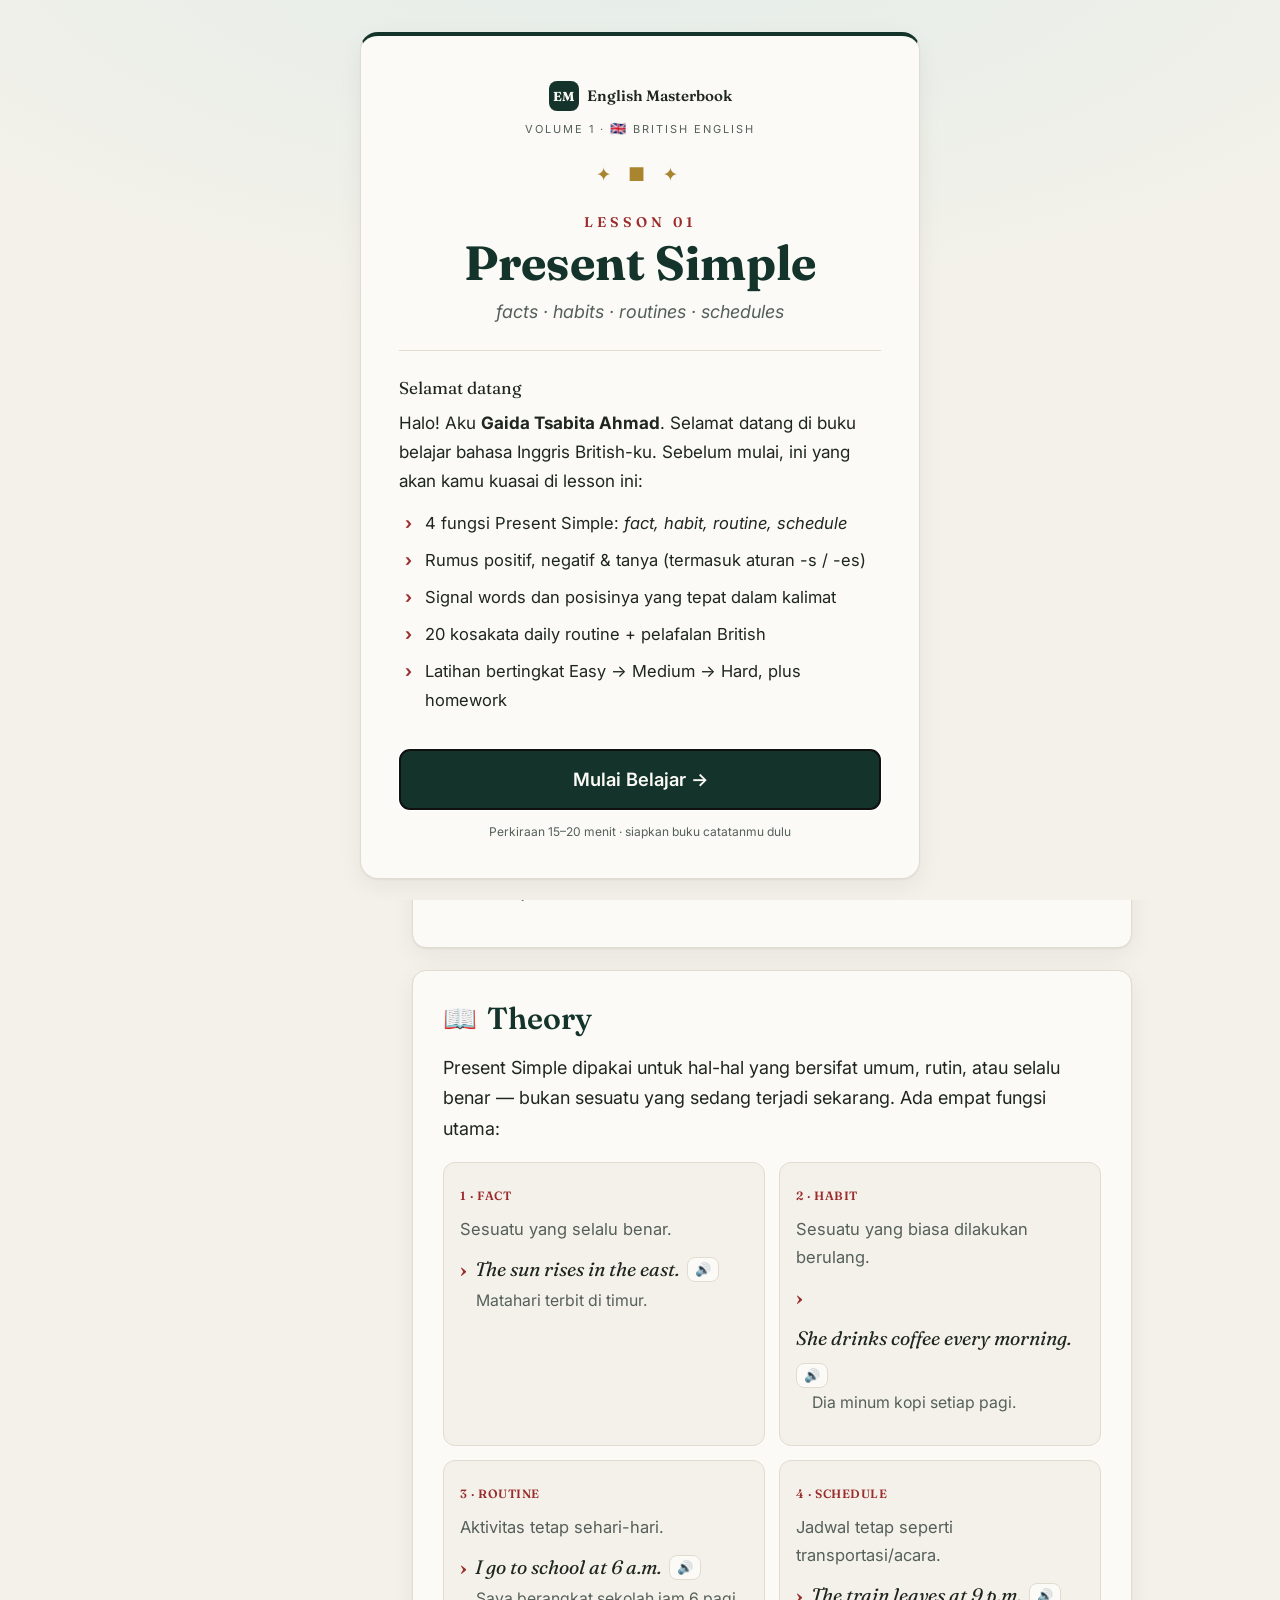
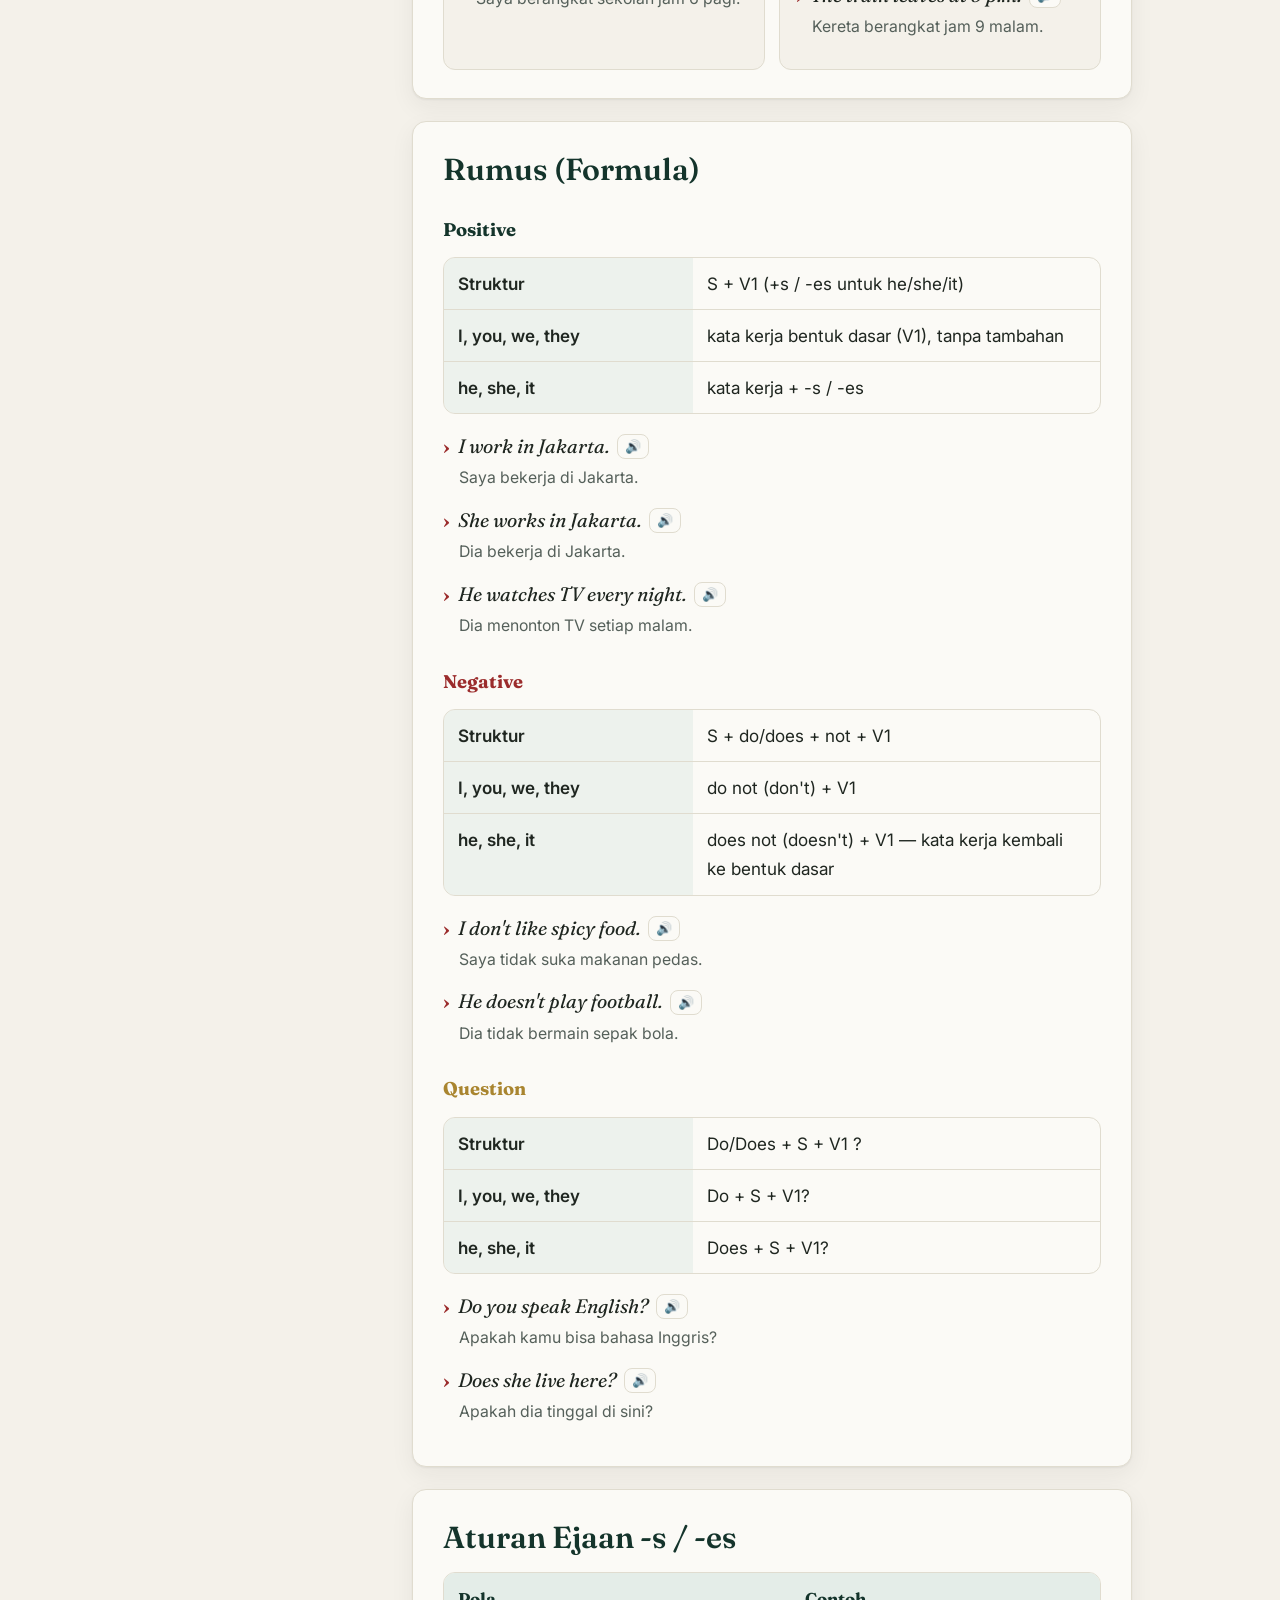
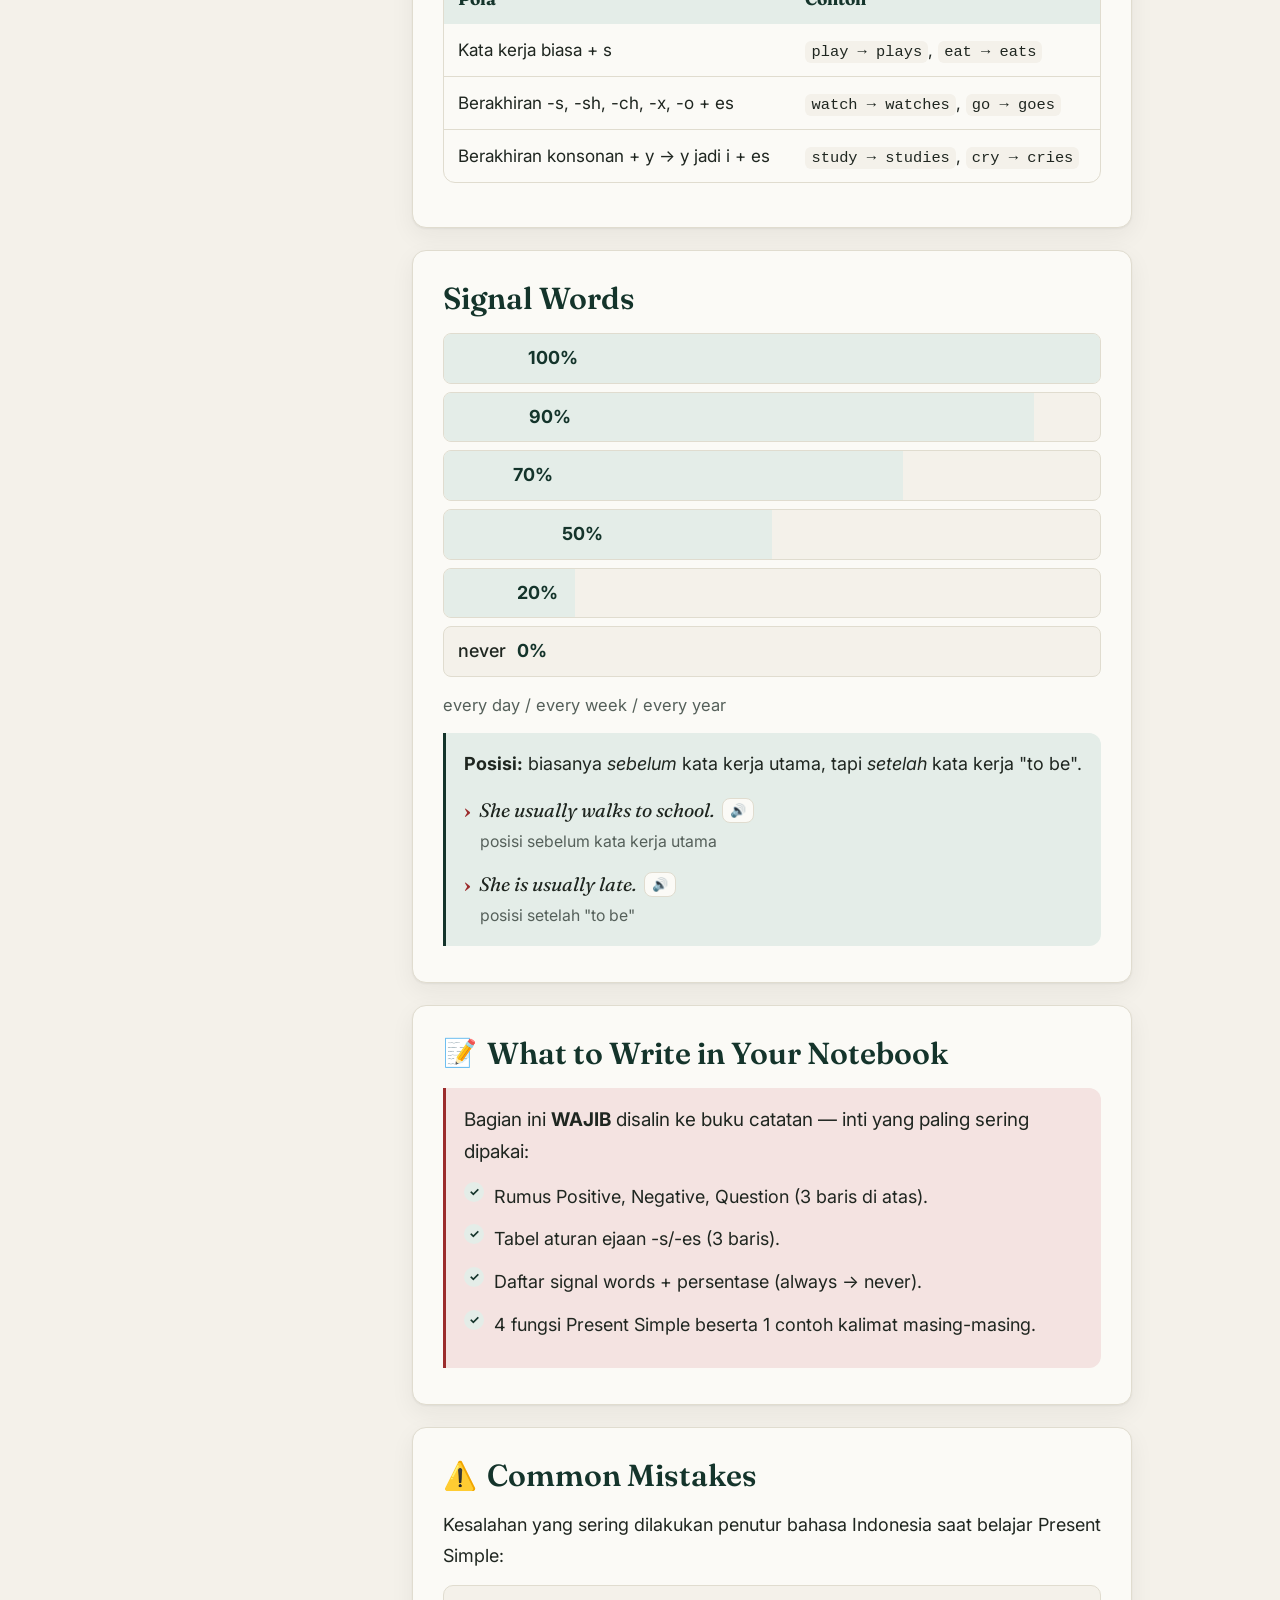
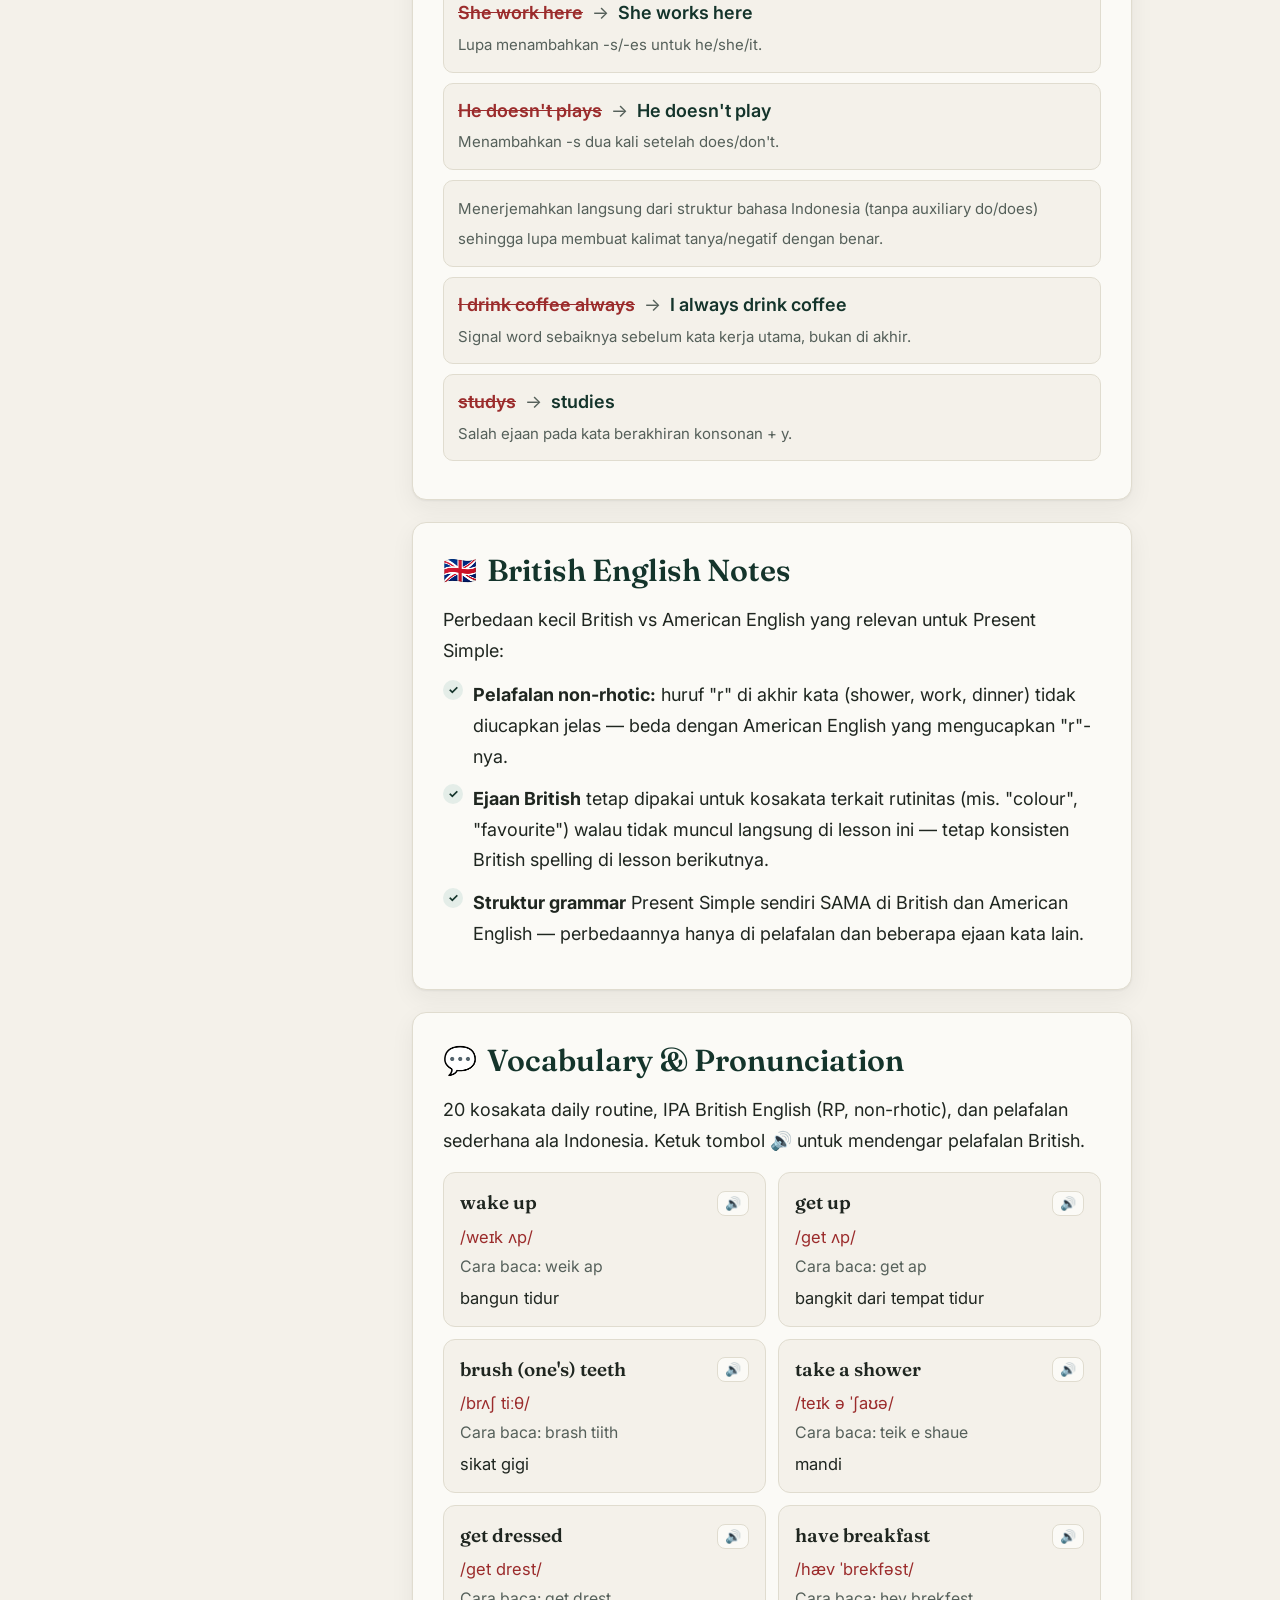
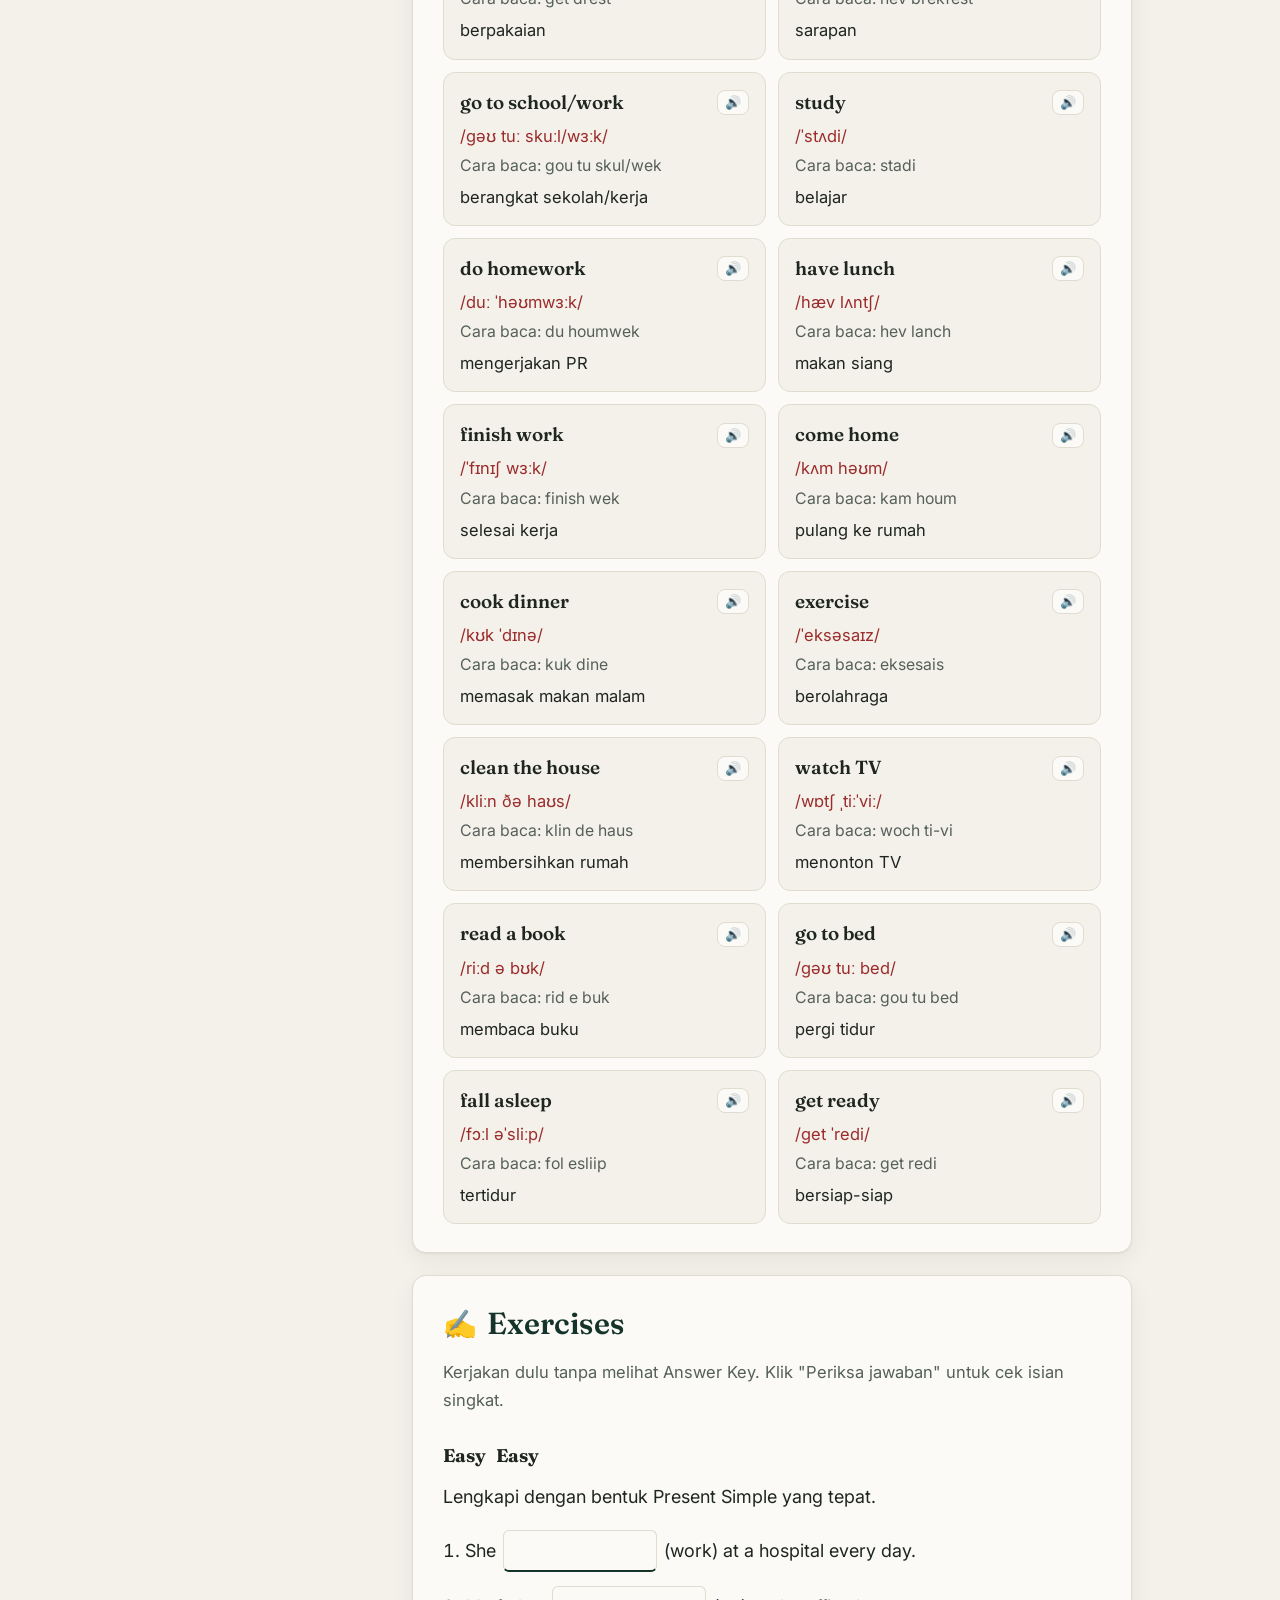
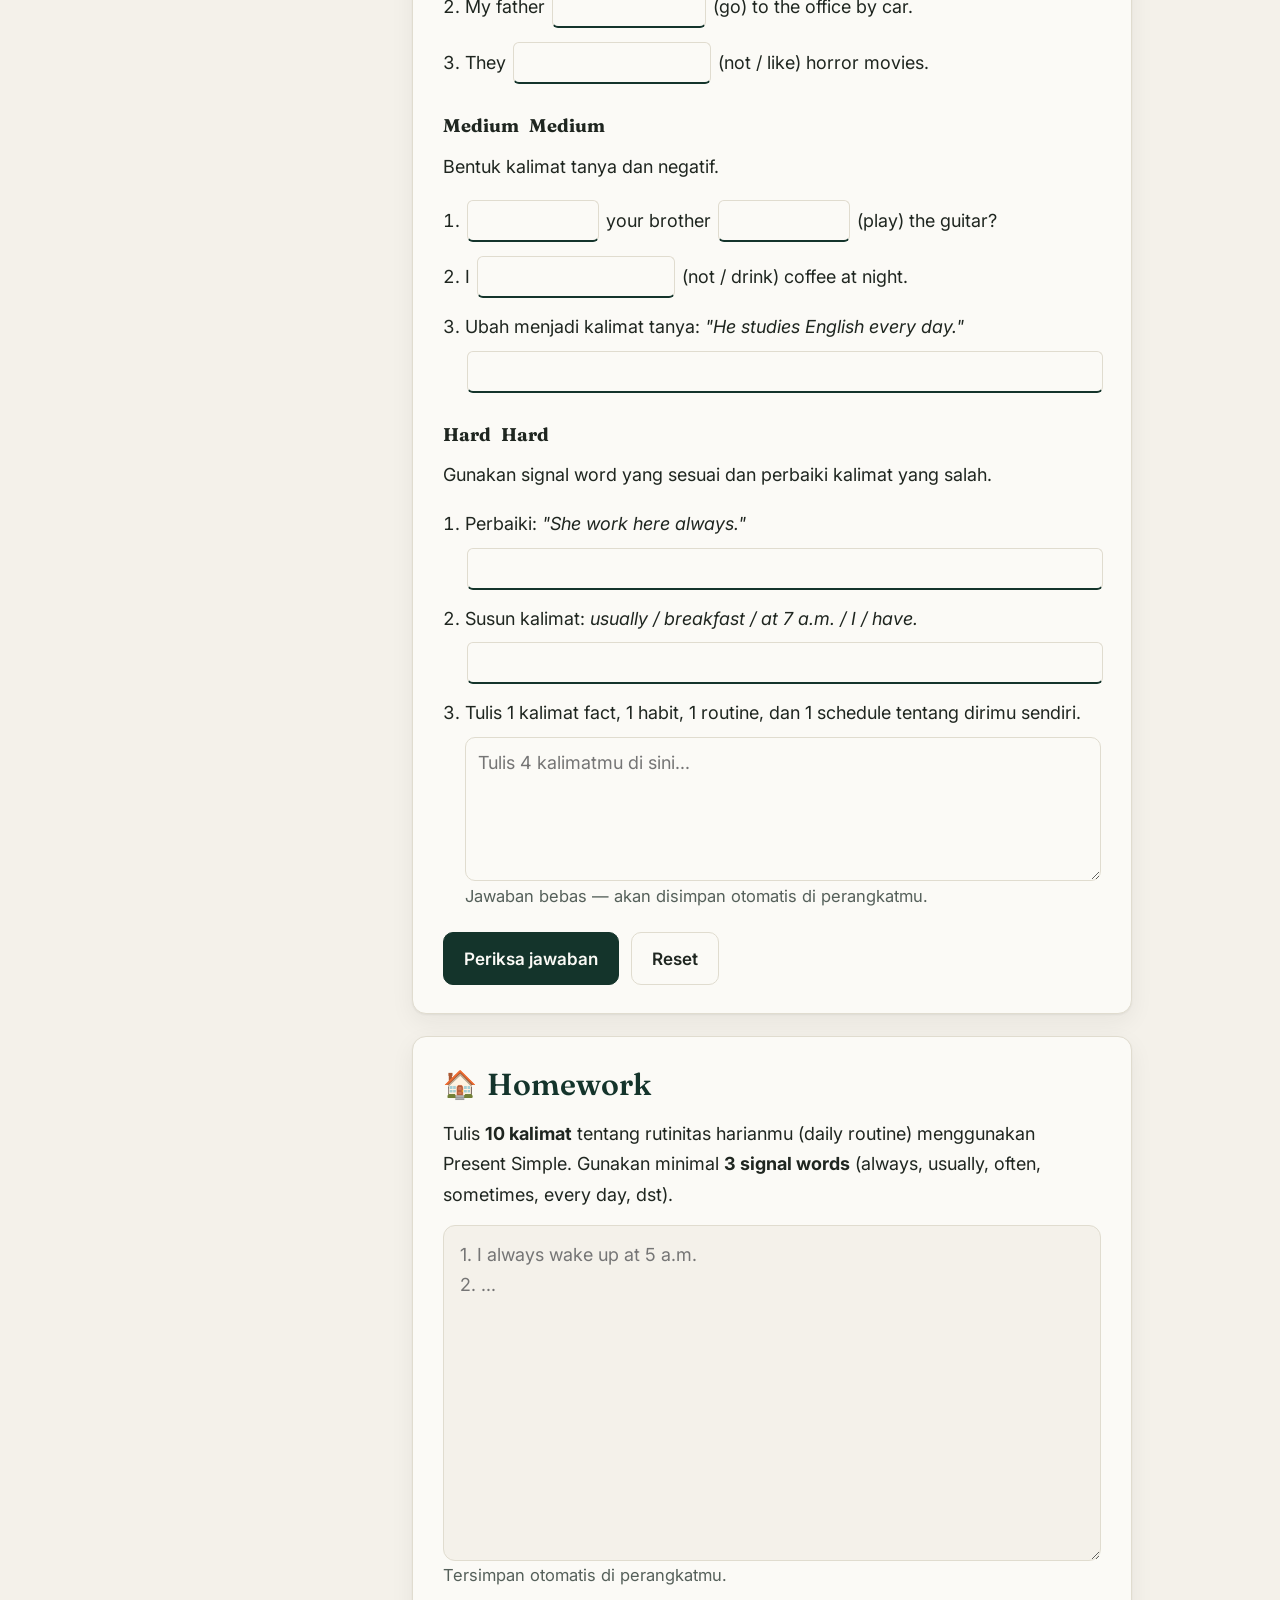
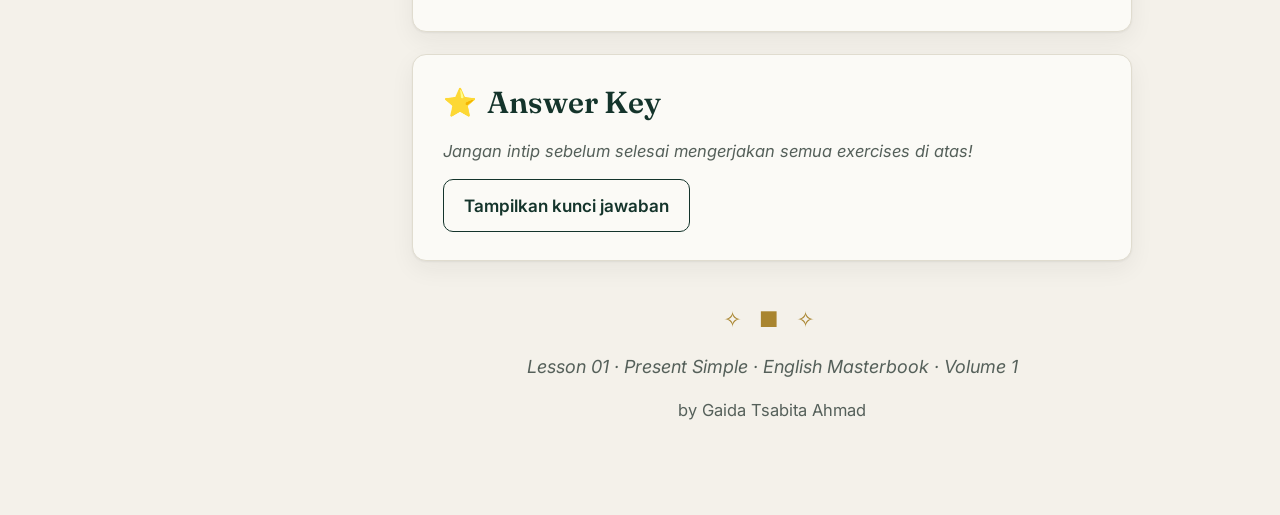
==== index.html @ 987e2514 "first commit" ====
<!doctype html>
<html lang="id">
  <head>
    <meta charset="UTF-8" />
    <meta name="viewport" content="width=device-width, initial-scale=1.0" />
    <meta name="theme-color" content="#14342b" />
    <meta name="description" content="English Masterbook by Gaida Tsabita Ahmad — buku online belajar bahasa Inggris British (BrE). Lesson 01: Present Simple." />
    <title>Present Simple · English Masterbook by Gaida Tsabita Ahmad</title>
    <link rel="preconnect" href="https://fonts.googleapis.com" />
    <link rel="preconnect" href="https://fonts.gstatic.com" crossorigin />
    <link href="https://fonts.googleapis.com/css2?family=Fraunces:opsz,wght@9..144,400;9..144,500;9..144,600;9..144,700&family=Inter:wght@400;500;600;700&display=swap" rel="stylesheet" />
    <link rel="stylesheet" href="style.css" />
  </head>
  <body>
    <!-- Opening / Book intro (tampil setiap kali halaman dibuka) -->
    <div class="opening" id="opening" role="dialog" aria-modal="true" aria-label="Pembuka lesson">
      <div class="opening-inner">
        <div class="opening-book">
          <p class="op-brand"><span class="op-mark" aria-hidden="true">EM</span> English Masterbook</p>
          <p class="op-vol">Volume 1 · <span class="flag" aria-hidden="true">🇬🇧</span> British English</p>

          <div class="op-divider" aria-hidden="true">✦ ■ ✦</div>

          <p class="op-lesson">Lesson 01</p>
          <h1 class="op-title">Present Simple</h1>
          <p class="op-sub"><em>facts · habits · routines · schedules</em></p>

          <div class="op-welcome">
            <p class="op-hi">Selamat datang</p>
            <p>Halo! Aku <strong>Gaida Tsabita Ahmad</strong>. Selamat datang di buku belajar bahasa Inggris British-ku. Sebelum mulai, ini yang akan kamu kuasai di lesson ini:</p>
            <ul class="op-points">
              <li>4 fungsi Present Simple: <em>fact, habit, routine, schedule</em></li>
              <li>Rumus positif, negatif &amp; tanya (termasuk aturan -s / -es)</li>
              <li>Signal words dan posisinya yang tepat dalam kalimat</li>
              <li>20 kosakata daily routine + pelafalan British</li>
              <li>Latihan bertingkat Easy → Medium → Hard, plus homework</li>
            </ul>
          </div>

          <button class="btn op-start" id="startBtn" type="button">Mulai Belajar →</button>
          <p class="op-hint">Perkiraan 15–20 menit · siapkan buku catatanmu dulu</p>
        </div>
      </div>
    </div>

    <!-- Reading progress bar -->
    <div class="progress-bar" id="progressBar" aria-hidden="true"></div>

    <!-- Top bar -->
    <header class="topbar">
      <button class="icon-btn menu-btn" id="menuBtn" aria-label="Buka daftar isi" aria-expanded="false">
        <svg viewBox="0 0 24 24" width="22" height="22" fill="none" stroke="currentColor" stroke-width="2" stroke-linecap="round">
          <line x1="3" y1="6" x2="21" y2="6" />
          <line x1="3" y1="12" x2="21" y2="12" />
          <line x1="3" y1="18" x2="21" y2="18" />
        </svg>
      </button>
      <div class="brand">
        <span class="brand-mark" aria-hidden="true">EM</span>
        <div class="brand-text">
          <strong>English Masterbook</strong>
          <span>by Gaida Tsabita Ahmad · British English</span>
        </div>
      </div>
      <div class="topbar-controls">
        <div class="text-size" role="group" aria-label="Ukuran teks">
          <button class="icon-btn" id="textDown" aria-label="Perkecil teks">A−</button>
          <button class="icon-btn" id="textUp" aria-label="Perbesar teks">A+</button>
        </div>
        <button class="icon-btn theme-btn" id="themeBtn" aria-label="Ganti mode terang/gelap">
          <svg class="ico-sun" viewBox="0 0 24 24" width="20" height="20" fill="none" stroke="currentColor" stroke-width="2" stroke-linecap="round">
            <circle cx="12" cy="12" r="4" />
            <line x1="12" y1="2" x2="12" y2="4" />
            <line x1="12" y1="20" x2="12" y2="22" />
            <line x1="4.9" y1="4.9" x2="6.3" y2="6.3" />
            <line x1="17.7" y1="17.7" x2="19.1" y2="19.1" />
            <line x1="2" y1="12" x2="4" y2="12" />
            <line x1="20" y1="12" x2="22" y2="12" />
            <line x1="4.9" y1="19.1" x2="6.3" y2="17.7" />
            <line x1="17.7" y1="6.3" x2="19.1" y2="4.9" />
          </svg>
          <svg class="ico-moon" viewBox="0 0 24 24" width="20" height="20" fill="none" stroke="currentColor" stroke-width="2" stroke-linecap="round" stroke-linejoin="round"><path d="M21 12.8A9 9 0 1 1 11.2 3a7 7 0 0 0 9.8 9.8z" /></svg>
        </button>
      </div>
    </header>

    <div class="layout">
      <!-- Sidebar / Table of contents -->
      <aside class="sidebar" id="sidebar" aria-label="Daftar isi">
        <div class="sidebar-inner">
          <p class="sidebar-title">Daftar Isi</p>
          <nav class="toc" id="toc">
            <a href="#cover" class="toc-link">Cover</a>
            <a href="#objectives" class="toc-link">Learning Objectives</a>
            <a href="#theory" class="toc-link">Theory</a>
            <a href="#formula" class="toc-link">Rumus (Formula)</a>
            <a href="#spelling" class="toc-link">Aturan -s / -es</a>
            <a href="#signal" class="toc-link">Signal Words</a>
            <a href="#notebook" class="toc-link">What to Write</a>
            <a href="#mistakes" class="toc-link">Common Mistakes</a>
            <a href="#british" class="toc-link">British English Notes</a>
            <a href="#vocab" class="toc-link">Vocabulary</a>
            <a href="#exercises" class="toc-link">Exercises</a>
            <a href="#homework" class="toc-link">Homework</a>
            <a href="#answers" class="toc-link">Answer Key</a>
          </nav>
          <div class="sidebar-progress">
            <div class="sp-track"><div class="sp-fill" id="lessonProgress"></div></div>
            <span id="lessonProgressLabel">0% selesai dibaca</span>
          </div>
        </div>
      </aside>
      <div class="overlay" id="overlay" hidden></div>

      <!-- Main content -->
      <main class="content">
        <article class="book">
          <!-- Cover -->
          <section id="cover" class="cover">
            <p class="cover-vol">English Masterbook · Volume 1</p>
            <p class="cover-lesson">Lesson 01</p>
            <h1 class="cover-title">Present Simple</h1>
            <p class="cover-sub"><em>facts · habits · routines · schedules</em></p>
            <p class="cover-flag"><span class="flag" aria-hidden="true">🇬🇧</span> British English (RP)</p>
          </section>

          <!-- Objectives -->
          <section id="objectives" class="chapter">
            <h2 class="chapter-title"><span class="chapter-emoji">🎯</span> Learning Objectives</h2>
            <p class="lead">Setelah menyelesaikan lesson ini, kamu akan bisa:</p>
            <ul class="check-list">
              <li>Menjelaskan 4 fungsi Present Simple: <em>fact, habit, routine, schedule</em>.</li>
              <li>Membentuk kalimat positif, negatif, dan tanya dengan benar (termasuk aturan -s/-es).</li>
              <li>Menggunakan signal words (always, usually, often, dst.) di posisi yang tepat.</li>
              <li>Menguasai 20 kosakata daily routine beserta pelafalan British English.</li>
              <li>Mengerjakan latihan bertingkat (Easy → Medium → Hard) tanpa melihat kunci jawaban.</li>
            </ul>
          </section>

          <!-- Theory -->
          <section id="theory" class="chapter">
            <h2 class="chapter-title"><span class="chapter-emoji">📖</span> Theory</h2>
            <p>Present Simple dipakai untuk hal-hal yang bersifat umum, rutin, atau selalu benar — bukan sesuatu yang sedang terjadi sekarang. Ada empat fungsi utama:</p>

            <div class="fn-grid">
              <div class="fn-card">
                <span class="fn-tag">1 · Fact</span>
                <p class="fn-desc">Sesuatu yang selalu benar.</p>
                <p class="example" data-say="The sun rises in the east">The sun rises in the east.<button class="say-btn" aria-label="Dengarkan pelafalan">🔊</button></p>
                <p class="translate">Matahari terbit di timur.</p>
              </div>
              <div class="fn-card">
                <span class="fn-tag">2 · Habit</span>
                <p class="fn-desc">Sesuatu yang biasa dilakukan berulang.</p>
                <p class="example" data-say="She drinks coffee every morning">She drinks coffee every morning.<button class="say-btn" aria-label="Dengarkan pelafalan">🔊</button></p>
                <p class="translate">Dia minum kopi setiap pagi.</p>
              </div>
              <div class="fn-card">
                <span class="fn-tag">3 · Routine</span>
                <p class="fn-desc">Aktivitas tetap sehari-hari.</p>
                <p class="example" data-say="I go to school at six a m">I go to school at 6 a.m.<button class="say-btn" aria-label="Dengarkan pelafalan">🔊</button></p>
                <p class="translate">Saya berangkat sekolah jam 6 pagi.</p>
              </div>
              <div class="fn-card">
                <span class="fn-tag">4 · Schedule</span>
                <p class="fn-desc">Jadwal tetap seperti transportasi/acara.</p>
                <p class="example" data-say="The train leaves at nine p m">The train leaves at 9 p.m.<button class="say-btn" aria-label="Dengarkan pelafalan">🔊</button></p>
                <p class="translate">Kereta berangkat jam 9 malam.</p>
              </div>
            </div>
          </section>

          <!-- Formula -->
          <section id="formula" class="chapter">
            <h2 class="chapter-title">Rumus (Formula)</h2>

            <h3 class="sub-title positive">Positive</h3>
            <div class="table-wrap">
              <table>
                <tbody>
                  <tr>
                    <th>Struktur</th>
                    <td>S + V1 (+s / -es untuk he/she/it)</td>
                  </tr>
                  <tr>
                    <th>I, you, we, they</th>
                    <td>kata kerja bentuk dasar (V1), tanpa tambahan</td>
                  </tr>
                  <tr>
                    <th>he, she, it</th>
                    <td>kata kerja + -s / -es</td>
                  </tr>
                </tbody>
              </table>
            </div>
            <p class="example" data-say="I work in Jakarta">I work in Jakarta.<button class="say-btn" aria-label="Dengarkan pelafalan">🔊</button></p>
            <p class="translate">Saya bekerja di Jakarta.</p>
            <p class="example" data-say="She works in Jakarta">She works in Jakarta.<button class="say-btn" aria-label="Dengarkan pelafalan">🔊</button></p>
            <p class="translate">Dia bekerja di Jakarta.</p>
            <p class="example" data-say="He watches T V every night">He watches TV every night.<button class="say-btn" aria-label="Dengarkan pelafalan">🔊</button></p>
            <p class="translate">Dia menonton TV setiap malam.</p>

            <h3 class="sub-title negative">Negative</h3>
            <div class="table-wrap">
              <table>
                <tbody>
                  <tr>
                    <th>Struktur</th>
                    <td>S + do/does + not + V1</td>
                  </tr>
                  <tr>
                    <th>I, you, we, they</th>
                    <td>do not (don't) + V1</td>
                  </tr>
                  <tr>
                    <th>he, she, it</th>
                    <td>does not (doesn't) + V1 — kata kerja kembali ke bentuk dasar</td>
                  </tr>
                </tbody>
              </table>
            </div>
            <p class="example" data-say="I don't like spicy food">I don't like spicy food.<button class="say-btn" aria-label="Dengarkan pelafalan">🔊</button></p>
            <p class="translate">Saya tidak suka makanan pedas.</p>
            <p class="example" data-say="He doesn't play football">He doesn't play football.<button class="say-btn" aria-label="Dengarkan pelafalan">🔊</button></p>
            <p class="translate">Dia tidak bermain sepak bola.</p>

            <h3 class="sub-title question">Question</h3>
            <div class="table-wrap">
              <table>
                <tbody>
                  <tr>
                    <th>Struktur</th>
                    <td>Do/Does + S + V1 ?</td>
                  </tr>
                  <tr>
                    <th>I, you, we, they</th>
                    <td>Do + S + V1?</td>
                  </tr>
                  <tr>
                    <th>he, she, it</th>
                    <td>Does + S + V1?</td>
                  </tr>
                </tbody>
              </table>
            </div>
            <p class="example" data-say="Do you speak English">Do you speak English?<button class="say-btn" aria-label="Dengarkan pelafalan">🔊</button></p>
            <p class="translate">Apakah kamu bisa bahasa Inggris?</p>
            <p class="example" data-say="Does she live here">Does she live here?<button class="say-btn" aria-label="Dengarkan pelafalan">🔊</button></p>
            <p class="translate">Apakah dia tinggal di sini?</p>
          </section>

          <!-- Spelling -->
          <section id="spelling" class="chapter">
            <h2 class="chapter-title">Aturan Ejaan -s / -es</h2>
            <div class="table-wrap">
              <table>
                <thead>
                  <tr>
                    <th>Pola</th>
                    <th>Contoh</th>
                  </tr>
                </thead>
                <tbody>
                  <tr>
                    <td>Kata kerja biasa + s</td>
                    <td><code>play → plays</code>, <code>eat → eats</code></td>
                  </tr>
                  <tr>
                    <td>Berakhiran -s, -sh, -ch, -x, -o + es</td>
                    <td><code>watch → watches</code>, <code>go → goes</code></td>
                  </tr>
                  <tr>
                    <td>Berakhiran konsonan + y → y jadi i + es</td>
                    <td><code>study → studies</code>, <code>cry → cries</code></td>
                  </tr>
                </tbody>
              </table>
            </div>
          </section>

          <!-- Signal words -->
          <section id="signal" class="chapter">
            <h2 class="chapter-title">Signal Words</h2>
            <div class="signal-scale">
              <span class="sig" style="--p: 100%">always <b>100%</b></span>
              <span class="sig" style="--p: 90%">usually <b>90%</b></span>
              <span class="sig" style="--p: 70%">often <b>70%</b></span>
              <span class="sig" style="--p: 50%">sometimes <b>50%</b></span>
              <span class="sig" style="--p: 20%">rarely <b>20%</b></span>
              <span class="sig" style="--p: 0%">never <b>0%</b></span>
            </div>
            <p class="muted">every day / every week / every year</p>
            <div class="callout">
              <p><strong>Posisi:</strong> biasanya <em>sebelum</em> kata kerja utama, tapi <em>setelah</em> kata kerja "to be".</p>
              <p class="example" data-say="She usually walks to school">She usually walks to school.<button class="say-btn" aria-label="Dengarkan pelafalan">🔊</button></p>
              <p class="translate">posisi sebelum kata kerja utama</p>
              <p class="example" data-say="She is usually late">She is usually late.<button class="say-btn" aria-label="Dengarkan pelafalan">🔊</button></p>
              <p class="translate">posisi setelah "to be"</p>
            </div>
          </section>

          <!-- Notebook -->
          <section id="notebook" class="chapter">
            <h2 class="chapter-title"><span class="chapter-emoji">📝</span> What to Write in Your Notebook</h2>
            <div class="callout callout-accent">
              <p class="lead">Bagian ini <strong>WAJIB</strong> disalin ke buku catatan — inti yang paling sering dipakai:</p>
              <ul class="check-list">
                <li>Rumus Positive, Negative, Question (3 baris di atas).</li>
                <li>Tabel aturan ejaan -s/-es (3 baris).</li>
                <li>Daftar signal words + persentase (always → never).</li>
                <li>4 fungsi Present Simple beserta 1 contoh kalimat masing-masing.</li>
              </ul>
            </div>
          </section>

          <!-- Common mistakes -->
          <section id="mistakes" class="chapter">
            <h2 class="chapter-title"><span class="chapter-emoji">⚠️</span> Common Mistakes</h2>
            <p>Kesalahan yang sering dilakukan penutur bahasa Indonesia saat belajar Present Simple:</p>
            <ul class="mistake-list">
              <li><span class="wrong">She work here</span> <span class="arrow">→</span> <span class="right">She works here</span><br /><small>Lupa menambahkan -s/-es untuk he/she/it.</small></li>
              <li><span class="wrong">He doesn't plays</span> <span class="arrow">→</span> <span class="right">He doesn't play</span><br /><small>Menambahkan -s dua kali setelah does/don't.</small></li>
              <li><small>Menerjemahkan langsung dari struktur bahasa Indonesia (tanpa auxiliary do/does) sehingga lupa membuat kalimat tanya/negatif dengan benar.</small></li>
              <li><span class="wrong">I drink coffee always</span> <span class="arrow">→</span> <span class="right">I always drink coffee</span><br /><small>Signal word sebaiknya sebelum kata kerja utama, bukan di akhir.</small></li>
              <li><span class="wrong">studys</span> <span class="arrow">→</span> <span class="right">studies</span><br /><small>Salah ejaan pada kata berakhiran konsonan + y.</small></li>
            </ul>
          </section>

          <!-- British notes -->
          <section id="british" class="chapter">
            <h2 class="chapter-title"><span class="chapter-emoji">🇬🇧</span> British English Notes</h2>
            <p>Perbedaan kecil British vs American English yang relevan untuk Present Simple:</p>
            <ul class="check-list">
              <li><strong>Pelafalan non-rhotic:</strong> huruf "r" di akhir kata (shower, work, dinner) tidak diucapkan jelas — beda dengan American English yang mengucapkan "r"-nya.</li>
              <li><strong>Ejaan British</strong> tetap dipakai untuk kosakata terkait rutinitas (mis. "colour", "favourite") walau tidak muncul langsung di lesson ini — tetap konsisten British spelling di lesson berikutnya.</li>
              <li><strong>Struktur grammar</strong> Present Simple sendiri SAMA di British dan American English — perbedaannya hanya di pelafalan dan beberapa ejaan kata lain.</li>
            </ul>
          </section>

          <!-- Vocabulary -->
          <section id="vocab" class="chapter">
            <h2 class="chapter-title"><span class="chapter-emoji">💬</span> Vocabulary &amp; Pronunciation</h2>
            <p>20 kosakata daily routine, IPA British English (RP, non-rhotic), dan pelafalan sederhana ala Indonesia. Ketuk tombol 🔊 untuk mendengar pelafalan British.</p>
            <div class="vocab-grid" id="vocabGrid"></div>
          </section>

          <!-- Exercises -->
          <section id="exercises" class="chapter">
            <h2 class="chapter-title"><span class="chapter-emoji">✍️</span> Exercises</h2>
            <p class="muted">Kerjakan dulu tanpa melihat Answer Key. Klik "Periksa jawaban" untuk cek isian singkat.</p>

            <h3 class="sub-title">Easy <span class="level-badge easy">Easy</span></h3>
            <p>Lengkapi dengan bentuk Present Simple yang tepat.</p>
            <ol class="ex-list">
              <li>She <input class="ex-input" data-answer="works" size="8" aria-label="jawaban nomor 1" /> (work) at a hospital every day.</li>
              <li>My father <input class="ex-input" data-answer="goes" size="8" aria-label="jawaban nomor 2" /> (go) to the office by car.</li>
              <li>They <input class="ex-input" data-answer="don't like|do not like|dont like" size="12" aria-label="jawaban nomor 3" /> (not / like) horror movies.</li>
            </ol>

            <h3 class="sub-title">Medium <span class="level-badge medium">Medium</span></h3>
            <p>Bentuk kalimat tanya dan negatif.</p>
            <ol class="ex-list">
              <li><input class="ex-input" data-answer="does" size="6" aria-label="jawaban medium 1a" /> your brother <input class="ex-input" data-answer="play" size="6" aria-label="jawaban medium 1b" /> (play) the guitar?</li>
              <li>I <input class="ex-input" data-answer="don't drink|do not drink|dont drink" size="12" aria-label="jawaban medium 2" /> (not / drink) coffee at night.</li>
              <li>
                Ubah menjadi kalimat tanya: <em>"He studies English every day."</em>
                <input class="ex-input wide" data-answer="does he study english every day?|does he study english every day" aria-label="jawaban medium 3" />
              </li>
            </ol>

            <h3 class="sub-title">Hard <span class="level-badge hard">Hard</span></h3>
            <p>Gunakan signal word yang sesuai dan perbaiki kalimat yang salah.</p>
            <ol class="ex-list">
              <li>
                Perbaiki: <em>"She work here always."</em>
                <input class="ex-input wide" data-answer="she always works here.|she always works here" aria-label="jawaban hard 1" />
              </li>
              <li>
                Susun kalimat: <em>usually / breakfast / at 7 a.m. / I / have.</em>
                <input class="ex-input wide" data-answer="i usually have breakfast at 7 a.m.|i usually have breakfast at 7 am|i usually have breakfast at 7 a.m" aria-label="jawaban hard 2" />
              </li>
              <li>
                Tulis 1 kalimat fact, 1 habit, 1 routine, dan 1 schedule tentang dirimu sendiri.
                <textarea class="ex-free" rows="4" placeholder="Tulis 4 kalimatmu di sini..." aria-label="jawaban hard 3"></textarea>
                <small class="muted">Jawaban bebas — akan disimpan otomatis di perangkatmu.</small>
              </li>
            </ol>

            <div class="ex-actions">
              <button class="btn" id="checkBtn">Periksa jawaban</button>
              <button class="btn btn-ghost" id="resetBtn">Reset</button>
              <span class="score" id="score" hidden></span>
            </div>
          </section>

          <!-- Homework -->
          <section id="homework" class="chapter">
            <h2 class="chapter-title"><span class="chapter-emoji">🏠</span> Homework</h2>
            <p>Tulis <strong>10 kalimat</strong> tentang rutinitas harianmu (daily routine) menggunakan Present Simple. Gunakan minimal <strong>3 signal words</strong> (always, usually, often, sometimes, every day, dst).</p>
            <textarea class="homework" id="homework" rows="10" placeholder="1. I always wake up at 5 a.m.&#10;2. ..." aria-label="Jawaban homework"></textarea>
            <p class="muted" id="hwStatus">Tersimpan otomatis di perangkatmu.</p>
          </section>

          <!-- Answer key -->
          <section id="answers" class="chapter">
            <h2 class="chapter-title"><span class="chapter-emoji">⭐</span> Answer Key</h2>
            <p class="muted"><em>Jangan intip sebelum selesai mengerjakan semua exercises di atas!</em></p>
            <button class="btn btn-outline" id="answerToggle" aria-expanded="false">Tampilkan kunci jawaban</button>
            <div class="answer-body" id="answerBody" hidden>
              <h3 class="sub-title">Easy</h3>
              <ol class="ex-list">
                <li>works</li>
                <li>goes</li>
                <li>don't like</li>
              </ol>
              <h3 class="sub-title">Medium</h3>
              <ol class="ex-list">
                <li>Does … play</li>
                <li>don't drink</li>
                <li>Does he study English every day?</li>
              </ol>
              <h3 class="sub-title">Hard</h3>
              <ol class="ex-list">
                <li>She always works here. <small>(signal word pindah ke sebelum kata kerja utama)</small></li>
                <li>I usually have breakfast at 7 a.m.</li>
                <li>Jawaban bebas — pastikan formatnya sesuai 4 fungsi (fact/habit/routine/schedule).</li>
              </ol>
            </div>
          </section>

          <footer class="book-footer">
            <p class="ornament">✧ ■ ✧</p>
            <p><em>Lesson 01 · Present Simple · English Masterbook · Volume 1</em></p>
            <p class="muted">by Gaida Tsabita Ahmad</p>
          </footer>
        </article>
      </main>
    </div>

    <button class="to-top" id="toTop" aria-label="Kembali ke atas" hidden>↑</button>

    <script src="script.js"></script>
  </body>
</html>
---- style.css ----
/* ============================================================
   English Masterbook by Gaida Gaa — British English (BrE)
   Theme: refined editorial "online book"
   ============================================================ */

:root {
  /* Light (paper) theme */
  --bg: #f4f1ea;
  --paper: #fbfaf6;
  --ink: #1f2620;
  --ink-soft: #55605a;
  --line: #e0dccf;
  --primary: #14342b; /* British racing green */
  --primary-soft: #e4ede8;
  --accent: #9b2c2c; /* deep British red */
  --accent-soft: #f4e3e1;
  --gold: #a9852f;
  --shadow: 0 1px 2px rgba(31, 38, 32, 0.06), 0 8px 24px rgba(31, 38, 32, 0.06);
  --radius: 14px;
}

html[data-theme='dark'] {
  --bg: #121512;
  --paper: #1b201c;
  --ink: #e9e7df;
  --ink-soft: #a1aaa0;
  --line: #2c332d;
  --primary: #7cc4a8;
  --primary-soft: #1e2a24;
  --accent: #e08a86;
  --accent-soft: #2c211f;
  --gold: #d1a94f;
  --shadow: 0 1px 2px rgba(0, 0, 0, 0.3), 0 8px 24px rgba(0, 0, 0, 0.35);
}

* {
  box-sizing: border-box;
}

html {
  background: var(--bg);
  scroll-behavior: smooth;
  scroll-padding-top: 84px;
  -webkit-text-size-adjust: 100%;
}

body {
  margin: 0;
  background: var(--bg);
  color: var(--ink);
  font-family:
    'Inter',
    system-ui,
    -apple-system,
    sans-serif;
  font-size: var(--reader-size, 18px);
  line-height: 1.7;
  transition:
    background 0.3s,
    color 0.3s;
}

/* ---------- Progress bar ---------- */
.progress-bar {
  position: fixed;
  top: 0;
  left: 0;
  height: 3px;
  width: 0%;
  background: var(--accent);
  z-index: 60;
  transition: width 0.1s linear;
}

/* ---------- Top bar ---------- */
.topbar {
  position: sticky;
  top: 0;
  z-index: 50;
  display: flex;
  align-items: center;
  gap: 12px;
  padding: 10px 16px;
  background: color-mix(in srgb, var(--paper) 88%, transparent);
  backdrop-filter: blur(10px);
  border-bottom: 1px solid var(--line);
}

.brand {
  display: flex;
  align-items: center;
  gap: 10px;
  min-width: 0;
}
.brand-mark {
  display: grid;
  place-items: center;
  width: 38px;
  height: 38px;
  border-radius: 10px;
  background: var(--primary);
  color: #fbfaf6;
  font-family: 'Fraunces', serif;
  font-weight: 700;
  font-size: 16px;
  letter-spacing: 0.5px;
}
.brand-text {
  display: flex;
  flex-direction: column;
  line-height: 1.2;
  min-width: 0;
}
.brand-text strong {
  font-family: 'Fraunces', serif;
  font-size: 16px;
  white-space: nowrap;
}
.brand-text span {
  font-size: 11.5px;
  color: var(--ink-soft);
  white-space: nowrap;
  overflow: hidden;
  text-overflow: ellipsis;
}

.topbar-controls {
  margin-left: auto;
  display: flex;
  align-items: center;
  gap: 8px;
}
.text-size {
  display: flex;
  gap: 4px;
}

.icon-btn {
  display: inline-grid;
  place-items: center;
  min-width: 38px;
  height: 38px;
  padding: 0 10px;
  border: 1px solid var(--line);
  background: var(--paper);
  color: var(--ink);
  border-radius: 10px;
  cursor: pointer;
  font: inherit;
  font-size: 14px;
  font-weight: 600;
  transition:
    background 0.2s,
    border-color 0.2s,
    transform 0.1s;
}
.icon-btn:hover {
  border-color: var(--primary);
}
.icon-btn:active {
  transform: scale(0.95);
}
.menu-btn {
  display: none;
}

.theme-btn .ico-moon {
  display: none;
}
html[data-theme='dark'] .theme-btn .ico-sun {
  display: none;
}
html[data-theme='dark'] .theme-btn .ico-moon {
  display: block;
}

/* ---------- Layout ---------- */
.layout {
  display: grid;
  grid-template-columns: 264px minmax(0, 1fr);
  max-width: 1180px;
  margin: 0 auto;
}

/* ---------- Sidebar ---------- */
.sidebar {
  position: sticky;
  top: 59px;
  align-self: start;
  height: calc(100vh - 59px);
  padding: 24px 8px 24px 20px;
  overflow-y: auto;
}
.sidebar-title {
  font-family: 'Fraunces', serif;
  font-size: 13px;
  text-transform: uppercase;
  letter-spacing: 1.5px;
  color: var(--ink-soft);
  margin: 0 0 12px 12px;
}
.toc {
  display: flex;
  flex-direction: column;
  gap: 2px;
}
.toc-link {
  display: block;
  padding: 7px 12px;
  border-radius: 8px;
  border-left: 2px solid transparent;
  color: var(--ink-soft);
  text-decoration: none;
  font-size: 14px;
  transition:
    background 0.15s,
    color 0.15s,
    border-color 0.15s;
}
.toc-link:hover {
  background: var(--primary-soft);
  color: var(--ink);
}
.toc-link.active {
  color: var(--primary);
  background: var(--primary-soft);
  border-left-color: var(--primary);
  font-weight: 600;
}

.sidebar-progress {
  margin: 20px 12px 0;
}
.sp-track {
  height: 6px;
  background: var(--line);
  border-radius: 99px;
  overflow: hidden;
}
.sp-fill {
  height: 100%;
  width: 0%;
  background: var(--primary);
  border-radius: 99px;
  transition: width 0.2s;
}
.sidebar-progress span {
  display: block;
  margin-top: 8px;
  font-size: 12px;
  color: var(--ink-soft);
}

.overlay {
  position: fixed;
  inset: 0;
  background: rgba(0, 0, 0, 0.4);
  z-index: 44;
}

/* ---------- Content / Book ---------- */
.content {
  padding: 0 20px;
}
.book {
  max-width: 720px;
  margin: 0 auto;
  padding: 8px 0 80px;
}

.chapter {
  background: var(--paper);
  border: 1px solid var(--line);
  border-radius: var(--radius);
  padding: 28px 30px;
  margin: 22px 0;
  box-shadow: var(--shadow);
}

.chapter-title {
  font-family: 'Fraunces', serif;
  font-weight: 600;
  font-size: clamp(1.4rem, 4vw, 1.9rem);
  line-height: 1.25;
  margin: 0 0 16px;
  color: var(--primary);
  text-wrap: balance;
  display: flex;
  align-items: center;
  gap: 10px;
}
.chapter-emoji {
  font-size: 0.9em;
}

.sub-title {
  font-family: 'Fraunces', serif;
  font-size: 1.15rem;
  margin: 26px 0 10px;
  display: flex;
  align-items: center;
  gap: 10px;
}
.sub-title.positive {
  color: var(--primary);
}
.sub-title.negative {
  color: var(--accent);
}
.sub-title.question {
  color: var(--gold);
}

p {
  margin: 0 0 14px;
}
.lead {
  font-size: 1.05em;
}
.muted {
  color: var(--ink-soft);
  font-size: 0.92em;
}

/* Cover */
.cover {
  text-align: center;
  padding: 56px 30px 52px;
  background: radial-gradient(120% 90% at 50% 0%, var(--primary-soft), transparent 70%), var(--paper);
  border: 1px solid var(--line);
  border-radius: var(--radius);
  margin-top: 26px;
  box-shadow: var(--shadow);
}
.cover-vol {
  text-transform: uppercase;
  letter-spacing: 3px;
  font-size: 12px;
  color: var(--ink-soft);
  margin-bottom: 18px;
}
.cover-lesson {
  font-family: 'Fraunces', serif;
  letter-spacing: 4px;
  text-transform: uppercase;
  color: var(--accent);
  font-weight: 600;
  margin-bottom: 6px;
}
.cover-title {
  font-family: 'Fraunces', serif;
  font-weight: 700;
  font-size: clamp(2.4rem, 9vw, 3.6rem);
  line-height: 1;
  margin: 0 0 14px;
  color: var(--primary);
}
.cover-sub {
  color: var(--ink-soft);
  margin-bottom: 22px;
}
.cover-flag {
  display: inline-flex;
  align-items: center;
  gap: 8px;
  border: 1px solid var(--line);
  padding: 7px 16px;
  border-radius: 99px;
  font-size: 14px;
}
.cover-flag .flag {
  font-size: 18px;
}

/* Lists */
.check-list {
  list-style: none;
  padding: 0;
  margin: 0;
}
.check-list li {
  position: relative;
  padding-left: 30px;
  margin-bottom: 12px;
}
.check-list li::before {
  content: '✓';
  position: absolute;
  left: 0;
  top: 0;
  width: 20px;
  height: 20px;
  display: grid;
  place-items: center;
  background: var(--primary-soft);
  color: var(--primary);
  border-radius: 50%;
  font-size: 12px;
  font-weight: 700;
}

/* Function grid */
.fn-grid {
  display: grid;
  grid-template-columns: repeat(2, 1fr);
  gap: 14px;
  margin-top: 18px;
}
.fn-card {
  border: 1px solid var(--line);
  border-radius: 12px;
  padding: 16px;
  background: var(--bg);
}
.fn-tag {
  display: inline-block;
  font-family: 'Fraunces', serif;
  font-size: 12px;
  font-weight: 600;
  letter-spacing: 0.5px;
  color: var(--accent);
  text-transform: uppercase;
  margin-bottom: 8px;
}
.fn-desc {
  font-size: 0.92em;
  color: var(--ink-soft);
  margin-bottom: 10px;
}

/* Example sentences */
.example {
  font-family: 'Fraunces', serif;
  font-size: 1.08em;
  font-style: italic;
  color: var(--ink);
  margin: 0 0 2px;
  display: flex;
  align-items: center;
  gap: 8px;
  flex-wrap: wrap;
}
.example::before {
  content: '›';
  color: var(--accent);
  font-style: normal;
  font-weight: 700;
}
.translate {
  font-size: 0.88em;
  color: var(--ink-soft);
  margin: 0 0 12px;
  padding-left: 16px;
}

.say-btn {
  border: 1px solid var(--line);
  background: var(--paper);
  border-radius: 8px;
  cursor: pointer;
  font-size: 13px;
  line-height: 1;
  padding: 5px 7px;
  transition:
    background 0.15s,
    transform 0.1s;
}
.say-btn:hover {
  background: var(--primary-soft);
}
.say-btn:active {
  transform: scale(0.9);
}
.say-btn.speaking {
  background: var(--accent-soft);
  animation: pulse 0.8s ease-in-out infinite;
}
@keyframes pulse {
  50% {
    transform: scale(1.12);
  }
}

/* Tables */
.table-wrap {
  overflow-x: auto;
  margin: 12px 0 16px;
  border-radius: 12px;
  border: 1px solid var(--line);
}
table {
  width: 100%;
  border-collapse: collapse;
  font-size: 0.95em;
}
th,
td {
  padding: 11px 14px;
  text-align: left;
  border-bottom: 1px solid var(--line);
  vertical-align: top;
}
tr:last-child th,
tr:last-child td {
  border-bottom: none;
}
thead th {
  background: var(--primary-soft);
  color: var(--primary);
  font-family: 'Fraunces', serif;
}
tbody th {
  background: color-mix(in srgb, var(--primary-soft) 60%, transparent);
  width: 38%;
  font-weight: 600;
}
code {
  font-family: ui-monospace, 'SF Mono', Menlo, monospace;
  background: var(--bg);
  padding: 2px 6px;
  border-radius: 6px;
  font-size: 0.9em;
}

/* Signal scale */
.signal-scale {
  display: flex;
  flex-direction: column;
  gap: 8px;
  margin: 6px 0 14px;
}
.sig {
  position: relative;
  padding: 9px 14px;
  border-radius: 8px;
  background: var(--bg);
  border: 1px solid var(--line);
  font-weight: 500;
  overflow: hidden;
}
.sig::before {
  content: '';
  position: absolute;
  inset: 0;
  width: var(--p);
  background: var(--primary-soft);
  z-index: 0;
}
.sig b,
.sig {
  position: relative;
  z-index: 1;
}
.sig b {
  color: var(--primary);
  margin-left: 6px;
}

/* Callout */
.callout {
  border-left: 3px solid var(--primary);
  background: var(--primary-soft);
  padding: 16px 18px;
  border-radius: 0 12px 12px 0;
  margin: 8px 0;
}
.callout p:last-child {
  margin-bottom: 0;
}
.callout-accent {
  border-left-color: var(--accent);
  background: var(--accent-soft);
}

/* Mistakes */
.mistake-list {
  list-style: none;
  padding: 0;
  margin: 0;
}
.mistake-list li {
  padding: 12px 14px;
  border: 1px solid var(--line);
  border-radius: 10px;
  margin-bottom: 10px;
  background: var(--bg);
}
.wrong {
  color: var(--accent);
  text-decoration: line-through;
  font-weight: 600;
}
.right {
  color: var(--primary);
  font-weight: 600;
}
.arrow {
  color: var(--ink-soft);
  margin: 0 4px;
}
.mistake-list small {
  color: var(--ink-soft);
}

/* Vocabulary */
.vocab-grid {
  display: grid;
  grid-template-columns: repeat(2, 1fr);
  gap: 12px;
  margin-top: 16px;
}
.vocab-card {
  border: 1px solid var(--line);
  border-radius: 12px;
  padding: 14px 16px;
  background: var(--bg);
  display: flex;
  flex-direction: column;
  gap: 3px;
}
.vocab-head {
  display: flex;
  align-items: center;
  justify-content: space-between;
  gap: 8px;
}
.vocab-word {
  font-family: 'Fraunces', serif;
  font-weight: 600;
  font-size: 1.05em;
}
.vocab-ipa {
  color: var(--accent);
  font-size: 0.92em;
}
.vocab-read {
  color: var(--ink-soft);
  font-size: 0.88em;
}
.vocab-mean {
  font-size: 0.92em;
}

/* Exercises */
.ex-list {
  padding-left: 22px;
}
.ex-list li {
  margin-bottom: 14px;
}
.ex-input {
  font: inherit;
  font-size: 0.95em;
  padding: 5px 9px;
  border: 1px solid var(--line);
  border-bottom: 2px solid var(--primary);
  border-radius: 6px;
  background: var(--paper);
  color: var(--ink);
  margin: 0 2px;
}
.ex-input.wide {
  display: block;
  width: 100%;
  margin-top: 8px;
}
.ex-input:focus {
  outline: 2px solid var(--primary-soft);
  border-bottom-color: var(--accent);
}
.ex-input.correct {
  border-color: var(--primary);
  background: var(--primary-soft);
}
.ex-input.incorrect {
  border-color: var(--accent);
  background: var(--accent-soft);
}
.ex-free {
  display: block;
  width: 100%;
  margin-top: 8px;
  font: inherit;
  padding: 10px 12px;
  border: 1px solid var(--line);
  border-radius: 10px;
  background: var(--paper);
  color: var(--ink);
  resize: vertical;
}

.ex-actions {
  display: flex;
  align-items: center;
  gap: 12px;
  flex-wrap: wrap;
  margin-top: 20px;
}
.score {
  font-weight: 600;
  font-family: 'Fraunces', serif;
}

.btn {
  font: inherit;
  font-weight: 600;
  font-size: 0.95em;
  padding: 11px 20px;
  border: 1px solid var(--primary);
  background: var(--primary);
  color: #fbfaf6;
  border-radius: 10px;
  cursor: pointer;
  transition:
    transform 0.1s,
    opacity 0.2s;
}
.btn:hover {
  opacity: 0.92;
}
.btn:active {
  transform: scale(0.97);
}
.btn-ghost {
  background: transparent;
  color: var(--ink);
  border-color: var(--line);
}
.btn-outline {
  background: transparent;
  color: var(--primary);
}

/* Homework */
.homework {
  display: block;
  width: 100%;
  font: inherit;
  padding: 14px 16px;
  border: 1px solid var(--line);
  border-radius: 12px;
  background: var(--bg);
  color: var(--ink);
  resize: vertical;
  line-height: 1.7;
}

/* Answer key */
.answer-body {
  margin-top: 16px;
  border-top: 1px dashed var(--line);
  padding-top: 8px;
  animation: fade 0.3s ease;
}
@keyframes fade {
  from {
    opacity: 0;
    transform: translateY(-4px);
  }
}

/* Footer */
.book-footer {
  text-align: center;
  margin-top: 40px;
  color: var(--ink-soft);
}
.ornament {
  color: var(--gold);
  letter-spacing: 6px;
  font-size: 1.2em;
}

/* Back to top */
.to-top {
  position: fixed;
  right: 18px;
  bottom: 18px;
  width: 46px;
  height: 46px;
  border-radius: 50%;
  border: 1px solid var(--line);
  background: var(--primary);
  color: #fbfaf6;
  font-size: 20px;
  cursor: pointer;
  box-shadow: var(--shadow);
  z-index: 40;
  transition:
    opacity 0.25s,
    transform 0.1s;
}
.to-top:active {
  transform: scale(0.92);
}

/* ---------- Opening / Intro ---------- */
body.opening-active {
  overflow: hidden;
}

.opening {
  position: fixed;
  inset: 0;
  z-index: 100;
  overflow-y: auto;
  display: flex;
  align-items: center;
  justify-content: center;
  padding: 32px 20px;
  background: radial-gradient(130% 80% at 50% -10%, var(--primary-soft), transparent 60%), var(--bg);
  animation: opFade 0.45s ease;
}
.opening.closing {
  animation: opOut 0.45s ease forwards;
}
@keyframes opFade {
  from {
    opacity: 0;
  }
}
@keyframes opOut {
  to {
    opacity: 0;
    visibility: hidden;
    transform: scale(1.015);
  }
}

.opening-inner {
  width: 100%;
  max-width: 560px;
  margin: auto;
}

.opening-book {
  background: var(--paper);
  border: 1px solid var(--line);
  border-top: 4px solid var(--primary);
  border-radius: 18px;
  box-shadow: var(--shadow);
  padding: 44px 38px 36px;
  text-align: center;
}

.op-brand {
  display: inline-flex;
  align-items: center;
  gap: 8px;
  font-family: 'Fraunces', serif;
  font-weight: 600;
  font-size: 15px;
  margin: 0 0 6px;
}
.op-mark {
  display: grid;
  place-items: center;
  width: 30px;
  height: 30px;
  border-radius: 8px;
  background: var(--primary);
  color: #fbfaf6;
  font-family: 'Fraunces', serif;
  font-weight: 700;
  font-size: 13px;
  letter-spacing: 0.5px;
}
.op-vol {
  text-transform: uppercase;
  letter-spacing: 2px;
  font-size: 11px;
  color: var(--ink-soft);
  margin: 0;
}
.op-vol .flag {
  font-size: 13px;
}

.op-divider {
  color: var(--gold);
  letter-spacing: 6px;
  font-size: 1.05em;
  margin: 20px 0;
}

.op-lesson {
  font-family: 'Fraunces', serif;
  letter-spacing: 4px;
  text-transform: uppercase;
  color: var(--accent);
  font-weight: 600;
  font-size: 14px;
  margin: 0 0 4px;
}
.op-title {
  font-family: 'Fraunces', serif;
  font-weight: 700;
  font-size: clamp(2.2rem, 8vw, 3rem);
  line-height: 1;
  margin: 0 0 10px;
  color: var(--primary);
}
.op-sub {
  color: var(--ink-soft);
  margin: 0 0 22px;
}

.op-welcome {
  text-align: left;
  border-top: 1px solid var(--line);
  padding-top: 22px;
}
.op-hi {
  font-family: 'Fraunces', serif;
  font-size: 1.15rem;
  color: var(--ink);
  margin: 0 0 8px;
}
.op-welcome p {
  font-size: 0.95em;
  margin: 0 0 6px;
}
.op-points {
  list-style: none;
  padding: 0;
  margin: 14px 0 0;
}
.op-points li {
  position: relative;
  padding-left: 26px;
  margin-bottom: 9px;
  font-size: 0.92em;
}
.op-points li::before {
  content: '›';
  position: absolute;
  left: 6px;
  top: 0;
  color: var(--accent);
  font-weight: 700;
}

.op-start {
  margin-top: 26px;
  width: 100%;
  font-size: 1.02em;
  padding: 14px;
}
.op-hint {
  font-size: 12px;
  color: var(--ink-soft);
  margin: 12px 0 0;
}

/* ---------- Responsive ---------- */
@media (max-width: 900px) {
  .layout {
    grid-template-columns: 1fr;
  }
  .menu-btn {
    display: inline-grid;
  }
  .sidebar {
    position: fixed;
    top: 0;
    left: 0;
    height: 100dvh;
    width: 280px;
    background: var(--paper);
    border-right: 1px solid var(--line);
    padding-top: 74px;
    transform: translateX(-100%);
    transition: transform 0.28s ease;
    z-index: 45;
    box-shadow: var(--shadow);
  }
  .sidebar.open {
    transform: translateX(0);
  }
}

@media (max-width: 560px) {
  body {
    --reader-size: 17px;
  }
  .chapter {
    padding: 22px 18px;
  }
  .cover {
    padding: 44px 20px;
  }
  .opening-book {
    padding: 34px 22px 30px;
  }
  .fn-grid,
  .vocab-grid {
    grid-template-columns: 1fr;
  }
  .brand-text span {
    display: none;
  }
  tbody th {
    width: 42%;
  }
}

@media (prefers-reduced-motion: reduce) {
  html {
    scroll-behavior: auto;
  }
  * {
    animation: none !important;
    transition: none !important;
  }
}
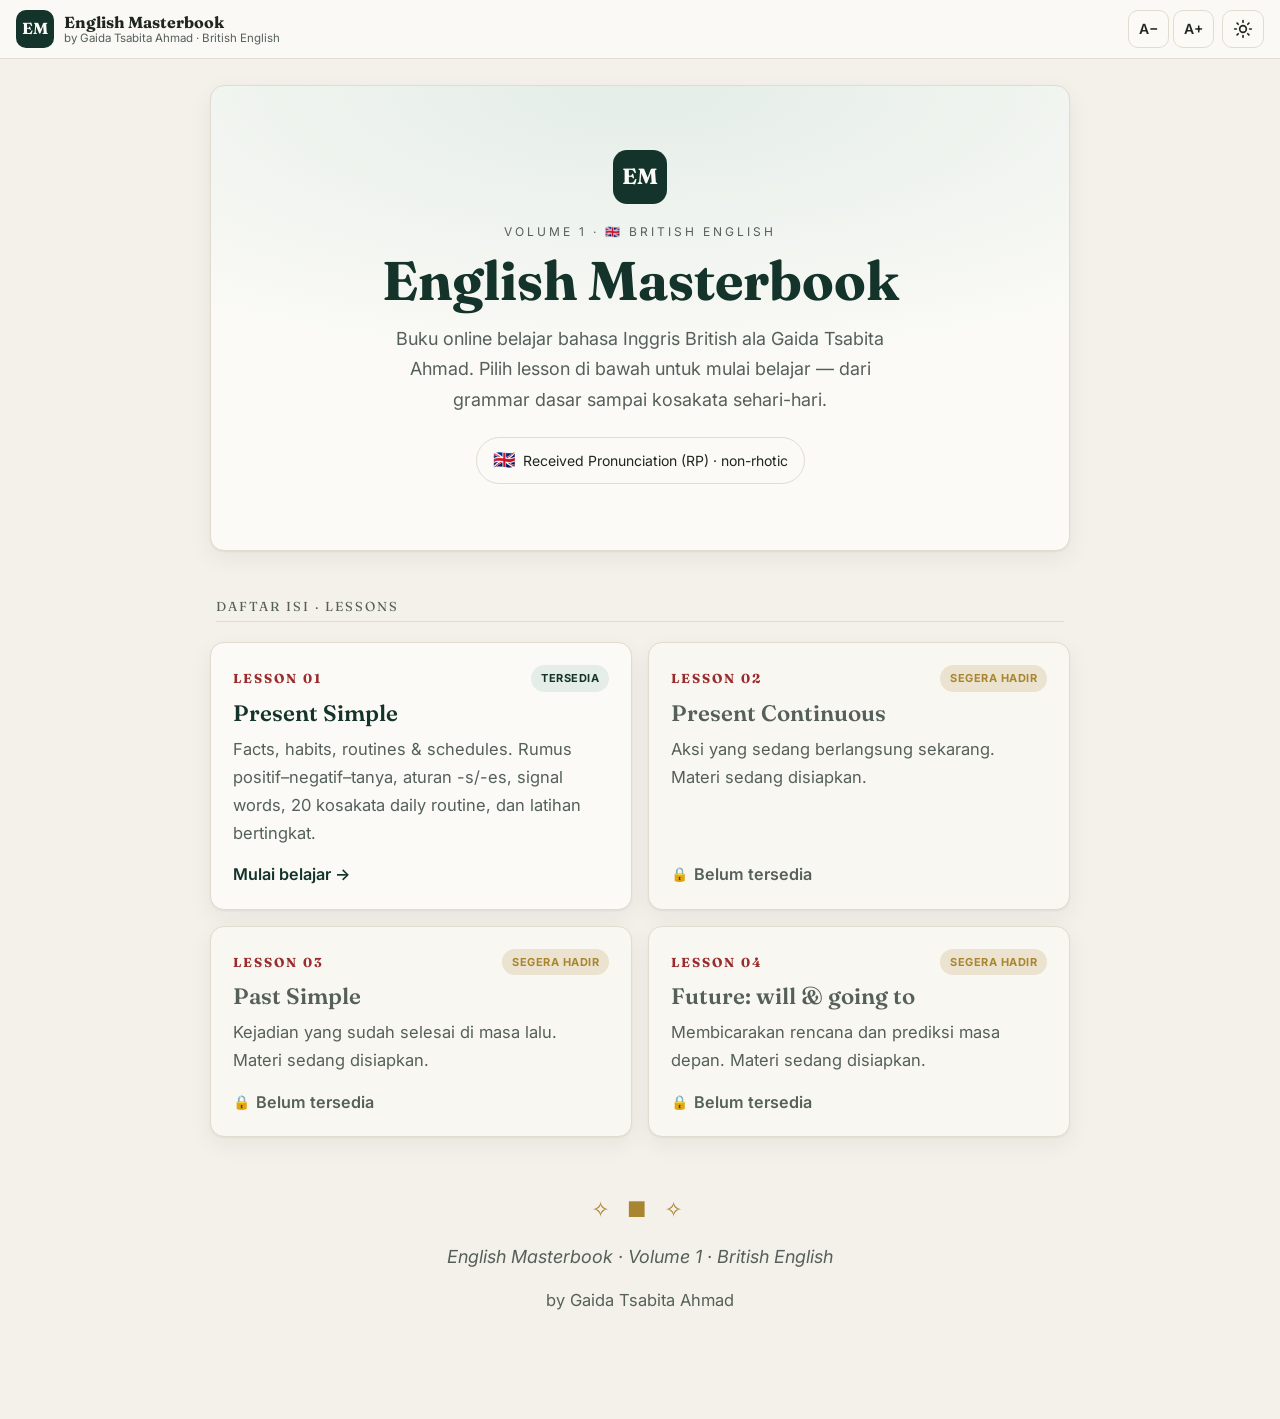
==== commit 52633f82: "update lesson" ====
--- a/index.html
+++ b/index.html
@@ -4,64 +4,23 @@
     <meta charset="UTF-8" />
     <meta name="viewport" content="width=device-width, initial-scale=1.0" />
     <meta name="theme-color" content="#14342b" />
-    <meta name="description" content="English Masterbook by Gaida Tsabita Ahmad — buku online belajar bahasa Inggris British (BrE). Lesson 01: Present Simple." />
-    <title>Present Simple · English Masterbook by Gaida Tsabita Ahmad</title>
+    <meta name="description" content="English Masterbook by Gaida Tsabita Ahmad — buku online belajar bahasa Inggris British (BrE). Daftar isi semua lesson." />
+    <title>Beranda · English Masterbook by Gaida Tsabita Ahmad</title>
     <link rel="preconnect" href="https://fonts.googleapis.com" />
     <link rel="preconnect" href="https://fonts.gstatic.com" crossorigin />
     <link href="https://fonts.googleapis.com/css2?family=Fraunces:opsz,wght@9..144,400;9..144,500;9..144,600;9..144,700&family=Inter:wght@400;500;600;700&display=swap" rel="stylesheet" />
     <link rel="stylesheet" href="style.css" />
   </head>
-  <body>
-    <!-- Opening / Book intro (tampil setiap kali halaman dibuka) -->
-    <div class="opening" id="opening" role="dialog" aria-modal="true" aria-label="Pembuka lesson">
-      <div class="opening-inner">
-        <div class="opening-book">
-          <p class="op-brand"><span class="op-mark" aria-hidden="true">EM</span> English Masterbook</p>
-          <p class="op-vol">Volume 1 · <span class="flag" aria-hidden="true">🇬🇧</span> British English</p>
-
-          <div class="op-divider" aria-hidden="true">✦ ■ ✦</div>
-
-          <p class="op-lesson">Lesson 01</p>
-          <h1 class="op-title">Present Simple</h1>
-          <p class="op-sub"><em>facts · habits · routines · schedules</em></p>
-
-          <div class="op-welcome">
-            <p class="op-hi">Selamat datang</p>
-            <p>Halo! Aku <strong>Gaida Tsabita Ahmad</strong>. Selamat datang di buku belajar bahasa Inggris British-ku. Sebelum mulai, ini yang akan kamu kuasai di lesson ini:</p>
-            <ul class="op-points">
-              <li>4 fungsi Present Simple: <em>fact, habit, routine, schedule</em></li>
-              <li>Rumus positif, negatif &amp; tanya (termasuk aturan -s / -es)</li>
-              <li>Signal words dan posisinya yang tepat dalam kalimat</li>
-              <li>20 kosakata daily routine + pelafalan British</li>
-              <li>Latihan bertingkat Easy → Medium → Hard, plus homework</li>
-            </ul>
-          </div>
-
-          <button class="btn op-start" id="startBtn" type="button">Mulai Belajar →</button>
-          <p class="op-hint">Perkiraan 15–20 menit · siapkan buku catatanmu dulu</p>
-        </div>
-      </div>
-    </div>
-
-    <!-- Reading progress bar -->
-    <div class="progress-bar" id="progressBar" aria-hidden="true"></div>
-
+  <body data-lesson="home">
     <!-- Top bar -->
     <header class="topbar">
-      <button class="icon-btn menu-btn" id="menuBtn" aria-label="Buka daftar isi" aria-expanded="false">
-        <svg viewBox="0 0 24 24" width="22" height="22" fill="none" stroke="currentColor" stroke-width="2" stroke-linecap="round">
-          <line x1="3" y1="6" x2="21" y2="6" />
-          <line x1="3" y1="12" x2="21" y2="12" />
-          <line x1="3" y1="18" x2="21" y2="18" />
-        </svg>
-      </button>
-      <div class="brand">
+      <a class="brand" href="index.html" aria-label="Beranda English Masterbook">
         <span class="brand-mark" aria-hidden="true">EM</span>
         <div class="brand-text">
           <strong>English Masterbook</strong>
           <span>by Gaida Tsabita Ahmad · British English</span>
         </div>
-      </div>
+      </a>
       <div class="topbar-controls">
         <div class="text-size" role="group" aria-label="Ukuran teks">
           <button class="icon-btn" id="textDown" aria-label="Perkecil teks">A−</button>
@@ -84,360 +43,72 @@
       </div>
     </header>
 
-    <div class="layout">
-      <!-- Sidebar / Table of contents -->
-      <aside class="sidebar" id="sidebar" aria-label="Daftar isi">
-        <div class="sidebar-inner">
-          <p class="sidebar-title">Daftar Isi</p>
-          <nav class="toc" id="toc">
-            <a href="#cover" class="toc-link">Cover</a>
-            <a href="#objectives" class="toc-link">Learning Objectives</a>
-            <a href="#theory" class="toc-link">Theory</a>
-            <a href="#formula" class="toc-link">Rumus (Formula)</a>
-            <a href="#spelling" class="toc-link">Aturan -s / -es</a>
-            <a href="#signal" class="toc-link">Signal Words</a>
-            <a href="#notebook" class="toc-link">What to Write</a>
-            <a href="#mistakes" class="toc-link">Common Mistakes</a>
-            <a href="#british" class="toc-link">British English Notes</a>
-            <a href="#vocab" class="toc-link">Vocabulary</a>
-            <a href="#exercises" class="toc-link">Exercises</a>
-            <a href="#homework" class="toc-link">Homework</a>
-            <a href="#answers" class="toc-link">Answer Key</a>
-          </nav>
-          <div class="sidebar-progress">
-            <div class="sp-track"><div class="sp-fill" id="lessonProgress"></div></div>
-            <span id="lessonProgressLabel">0% selesai dibaca</span>
+    <main class="home">
+      <!-- Hero / Book cover -->
+      <section class="home-hero">
+        <span class="op-mark" aria-hidden="true">EM</span>
+        <p class="home-vol">Volume 1 · <span class="flag" aria-hidden="true">🇬🇧</span> British English</p>
+        <h1 class="home-title">English Masterbook</h1>
+        <p class="home-sub">Buku online belajar bahasa Inggris British ala Gaida Tsabita Ahmad. Pilih lesson di bawah untuk mulai belajar — dari grammar dasar sampai kosakata sehari-hari.</p>
+        <p class="home-flag"><span class="flag" aria-hidden="true">🇬🇧</span> Received Pronunciation (RP) · non-rhotic</p>
+      </section>
+
+      <!-- Daftar Isi -->
+      <p class="home-section-title">Daftar Isi · Lessons</p>
+      <div class="home-section-line" aria-hidden="true"></div>
+
+      <div class="lesson-grid">
+        <!-- Lesson 01 — ready -->
+        <a class="lesson-card" href="lesson-01.html">
+          <div class="lesson-card-top">
+            <span class="lesson-no">Lesson 01</span>
+            <span class="lesson-status ready">Tersedia</span>
           </div>
-        </div>
-      </aside>
-      <div class="overlay" id="overlay" hidden></div>
+          <h2 class="lesson-name">Present Simple</h2>
+          <p class="lesson-desc">Facts, habits, routines &amp; schedules. Rumus positif–negatif–tanya, aturan -s/-es, signal words, 20 kosakata daily routine, dan latihan bertingkat.</p>
+          <span class="lesson-cta">Mulai belajar →</span>
+        </a>
 
-      <!-- Main content -->
-      <main class="content">
-        <article class="book">
-          <!-- Cover -->
-          <section id="cover" class="cover">
-            <p class="cover-vol">English Masterbook · Volume 1</p>
-            <p class="cover-lesson">Lesson 01</p>
-            <h1 class="cover-title">Present Simple</h1>
-            <p class="cover-sub"><em>facts · habits · routines · schedules</em></p>
-            <p class="cover-flag"><span class="flag" aria-hidden="true">🇬🇧</span> British English (RP)</p>
-          </section>
+        <!-- Lesson 02 — coming soon -->
+        <a class="lesson-card is-locked" href="lesson-02.html" aria-disabled="true" tabindex="-1">
+          <div class="lesson-card-top">
+            <span class="lesson-no">Lesson 02</span>
+            <span class="lesson-status soon">Segera hadir</span>
+          </div>
+          <h2 class="lesson-name">Present Continuous</h2>
+          <p class="lesson-desc">Aksi yang sedang berlangsung sekarang. Materi sedang disiapkan.</p>
+          <span class="lesson-cta"><span class="lock-icon" aria-hidden="true">🔒</span> Belum tersedia</span>
+        </a>
 
-          <!-- Objectives -->
-          <section id="objectives" class="chapter">
-            <h2 class="chapter-title"><span class="chapter-emoji">🎯</span> Learning Objectives</h2>
-            <p class="lead">Setelah menyelesaikan lesson ini, kamu akan bisa:</p>
-            <ul class="check-list">
-              <li>Menjelaskan 4 fungsi Present Simple: <em>fact, habit, routine, schedule</em>.</li>
-              <li>Membentuk kalimat positif, negatif, dan tanya dengan benar (termasuk aturan -s/-es).</li>
-              <li>Menggunakan signal words (always, usually, often, dst.) di posisi yang tepat.</li>
-              <li>Menguasai 20 kosakata daily routine beserta pelafalan British English.</li>
-              <li>Mengerjakan latihan bertingkat (Easy → Medium → Hard) tanpa melihat kunci jawaban.</li>
-            </ul>
-          </section>
+        <!-- Lesson 03 — coming soon -->
+        <a class="lesson-card is-locked" href="lesson-03.html" aria-disabled="true" tabindex="-1">
+          <div class="lesson-card-top">
+            <span class="lesson-no">Lesson 03</span>
+            <span class="lesson-status soon">Segera hadir</span>
+          </div>
+          <h2 class="lesson-name">Past Simple</h2>
+          <p class="lesson-desc">Kejadian yang sudah selesai di masa lalu. Materi sedang disiapkan.</p>
+          <span class="lesson-cta"><span class="lock-icon" aria-hidden="true">🔒</span> Belum tersedia</span>
+        </a>
 
-          <!-- Theory -->
-          <section id="theory" class="chapter">
-            <h2 class="chapter-title"><span class="chapter-emoji">📖</span> Theory</h2>
-            <p>Present Simple dipakai untuk hal-hal yang bersifat umum, rutin, atau selalu benar — bukan sesuatu yang sedang terjadi sekarang. Ada empat fungsi utama:</p>
+        <!-- Lesson 04 — coming soon -->
+        <a class="lesson-card is-locked" href="lesson-04.html" aria-disabled="true" tabindex="-1">
+          <div class="lesson-card-top">
+            <span class="lesson-no">Lesson 04</span>
+            <span class="lesson-status soon">Segera hadir</span>
+          </div>
+          <h2 class="lesson-name">Future: will &amp; going to</h2>
+          <p class="lesson-desc">Membicarakan rencana dan prediksi masa depan. Materi sedang disiapkan.</p>
+          <span class="lesson-cta"><span class="lock-icon" aria-hidden="true">🔒</span> Belum tersedia</span>
+        </a>
+      </div>
 
-            <div class="fn-grid">
-              <div class="fn-card">
-                <span class="fn-tag">1 · Fact</span>
-                <p class="fn-desc">Sesuatu yang selalu benar.</p>
-                <p class="example" data-say="The sun rises in the east">The sun rises in the east.<button class="say-btn" aria-label="Dengarkan pelafalan">🔊</button></p>
-                <p class="translate">Matahari terbit di timur.</p>
-              </div>
-              <div class="fn-card">
-                <span class="fn-tag">2 · Habit</span>
-                <p class="fn-desc">Sesuatu yang biasa dilakukan berulang.</p>
-                <p class="example" data-say="She drinks coffee every morning">She drinks coffee every morning.<button class="say-btn" aria-label="Dengarkan pelafalan">🔊</button></p>
-                <p class="translate">Dia minum kopi setiap pagi.</p>
-              </div>
-              <div class="fn-card">
-                <span class="fn-tag">3 · Routine</span>
-                <p class="fn-desc">Aktivitas tetap sehari-hari.</p>
-                <p class="example" data-say="I go to school at six a m">I go to school at 6 a.m.<button class="say-btn" aria-label="Dengarkan pelafalan">🔊</button></p>
-                <p class="translate">Saya berangkat sekolah jam 6 pagi.</p>
-              </div>
-              <div class="fn-card">
-                <span class="fn-tag">4 · Schedule</span>
-                <p class="fn-desc">Jadwal tetap seperti transportasi/acara.</p>
-                <p class="example" data-say="The train leaves at nine p m">The train leaves at 9 p.m.<button class="say-btn" aria-label="Dengarkan pelafalan">🔊</button></p>
-                <p class="translate">Kereta berangkat jam 9 malam.</p>
-              </div>
-            </div>
-          </section>
-
-          <!-- Formula -->
-          <section id="formula" class="chapter">
-            <h2 class="chapter-title">Rumus (Formula)</h2>
-
-            <h3 class="sub-title positive">Positive</h3>
-            <div class="table-wrap">
-              <table>
-                <tbody>
-                  <tr>
-                    <th>Struktur</th>
-                    <td>S + V1 (+s / -es untuk he/she/it)</td>
-                  </tr>
-                  <tr>
-                    <th>I, you, we, they</th>
-                    <td>kata kerja bentuk dasar (V1), tanpa tambahan</td>
-                  </tr>
-                  <tr>
-                    <th>he, she, it</th>
-                    <td>kata kerja + -s / -es</td>
-                  </tr>
-                </tbody>
-              </table>
-            </div>
-            <p class="example" data-say="I work in Jakarta">I work in Jakarta.<button class="say-btn" aria-label="Dengarkan pelafalan">🔊</button></p>
-            <p class="translate">Saya bekerja di Jakarta.</p>
-            <p class="example" data-say="She works in Jakarta">She works in Jakarta.<button class="say-btn" aria-label="Dengarkan pelafalan">🔊</button></p>
-            <p class="translate">Dia bekerja di Jakarta.</p>
-            <p class="example" data-say="He watches T V every night">He watches TV every night.<button class="say-btn" aria-label="Dengarkan pelafalan">🔊</button></p>
-            <p class="translate">Dia menonton TV setiap malam.</p>
-
-            <h3 class="sub-title negative">Negative</h3>
-            <div class="table-wrap">
-              <table>
-                <tbody>
-                  <tr>
-                    <th>Struktur</th>
-                    <td>S + do/does + not + V1</td>
-                  </tr>
-                  <tr>
-                    <th>I, you, we, they</th>
-                    <td>do not (don't) + V1</td>
-                  </tr>
-                  <tr>
-                    <th>he, she, it</th>
-                    <td>does not (doesn't) + V1 — kata kerja kembali ke bentuk dasar</td>
-                  </tr>
-                </tbody>
-              </table>
-            </div>
-            <p class="example" data-say="I don't like spicy food">I don't like spicy food.<button class="say-btn" aria-label="Dengarkan pelafalan">🔊</button></p>
-            <p class="translate">Saya tidak suka makanan pedas.</p>
-            <p class="example" data-say="He doesn't play football">He doesn't play football.<button class="say-btn" aria-label="Dengarkan pelafalan">🔊</button></p>
-            <p class="translate">Dia tidak bermain sepak bola.</p>
-
-            <h3 class="sub-title question">Question</h3>
-            <div class="table-wrap">
-              <table>
-                <tbody>
-                  <tr>
-                    <th>Struktur</th>
-                    <td>Do/Does + S + V1 ?</td>
-                  </tr>
-                  <tr>
-                    <th>I, you, we, they</th>
-                    <td>Do + S + V1?</td>
-                  </tr>
-                  <tr>
-                    <th>he, she, it</th>
-                    <td>Does + S + V1?</td>
-                  </tr>
-                </tbody>
-              </table>
-            </div>
-            <p class="example" data-say="Do you speak English">Do you speak English?<button class="say-btn" aria-label="Dengarkan pelafalan">🔊</button></p>
-            <p class="translate">Apakah kamu bisa bahasa Inggris?</p>
-            <p class="example" data-say="Does she live here">Does she live here?<button class="say-btn" aria-label="Dengarkan pelafalan">🔊</button></p>
-            <p class="translate">Apakah dia tinggal di sini?</p>
-          </section>
-
-          <!-- Spelling -->
-          <section id="spelling" class="chapter">
-            <h2 class="chapter-title">Aturan Ejaan -s / -es</h2>
-            <div class="table-wrap">
-              <table>
-                <thead>
-                  <tr>
-                    <th>Pola</th>
-                    <th>Contoh</th>
-                  </tr>
-                </thead>
-                <tbody>
-                  <tr>
-                    <td>Kata kerja biasa + s</td>
-                    <td><code>play → plays</code>, <code>eat → eats</code></td>
-                  </tr>
-                  <tr>
-                    <td>Berakhiran -s, -sh, -ch, -x, -o + es</td>
-                    <td><code>watch → watches</code>, <code>go → goes</code></td>
-                  </tr>
-                  <tr>
-                    <td>Berakhiran konsonan + y → y jadi i + es</td>
-                    <td><code>study → studies</code>, <code>cry → cries</code></td>
-                  </tr>
-                </tbody>
-              </table>
-            </div>
-          </section>
-
-          <!-- Signal words -->
-          <section id="signal" class="chapter">
-            <h2 class="chapter-title">Signal Words</h2>
-            <div class="signal-scale">
-              <span class="sig" style="--p: 100%">always <b>100%</b></span>
-              <span class="sig" style="--p: 90%">usually <b>90%</b></span>
-              <span class="sig" style="--p: 70%">often <b>70%</b></span>
-              <span class="sig" style="--p: 50%">sometimes <b>50%</b></span>
-              <span class="sig" style="--p: 20%">rarely <b>20%</b></span>
-              <span class="sig" style="--p: 0%">never <b>0%</b></span>
-            </div>
-            <p class="muted">every day / every week / every year</p>
-            <div class="callout">
-              <p><strong>Posisi:</strong> biasanya <em>sebelum</em> kata kerja utama, tapi <em>setelah</em> kata kerja "to be".</p>
-              <p class="example" data-say="She usually walks to school">She usually walks to school.<button class="say-btn" aria-label="Dengarkan pelafalan">🔊</button></p>
-              <p class="translate">posisi sebelum kata kerja utama</p>
-              <p class="example" data-say="She is usually late">She is usually late.<button class="say-btn" aria-label="Dengarkan pelafalan">🔊</button></p>
-              <p class="translate">posisi setelah "to be"</p>
-            </div>
-          </section>
-
-          <!-- Notebook -->
-          <section id="notebook" class="chapter">
-            <h2 class="chapter-title"><span class="chapter-emoji">📝</span> What to Write in Your Notebook</h2>
-            <div class="callout callout-accent">
-              <p class="lead">Bagian ini <strong>WAJIB</strong> disalin ke buku catatan — inti yang paling sering dipakai:</p>
-              <ul class="check-list">
-                <li>Rumus Positive, Negative, Question (3 baris di atas).</li>
-                <li>Tabel aturan ejaan -s/-es (3 baris).</li>
-                <li>Daftar signal words + persentase (always → never).</li>
-                <li>4 fungsi Present Simple beserta 1 contoh kalimat masing-masing.</li>
-              </ul>
-            </div>
-          </section>
-
-          <!-- Common mistakes -->
-          <section id="mistakes" class="chapter">
-            <h2 class="chapter-title"><span class="chapter-emoji">⚠️</span> Common Mistakes</h2>
-            <p>Kesalahan yang sering dilakukan penutur bahasa Indonesia saat belajar Present Simple:</p>
-            <ul class="mistake-list">
-              <li><span class="wrong">She work here</span> <span class="arrow">→</span> <span class="right">She works here</span><br /><small>Lupa menambahkan -s/-es untuk he/she/it.</small></li>
-              <li><span class="wrong">He doesn't plays</span> <span class="arrow">→</span> <span class="right">He doesn't play</span><br /><small>Menambahkan -s dua kali setelah does/don't.</small></li>
-              <li><small>Menerjemahkan langsung dari struktur bahasa Indonesia (tanpa auxiliary do/does) sehingga lupa membuat kalimat tanya/negatif dengan benar.</small></li>
-              <li><span class="wrong">I drink coffee always</span> <span class="arrow">→</span> <span class="right">I always drink coffee</span><br /><small>Signal word sebaiknya sebelum kata kerja utama, bukan di akhir.</small></li>
-              <li><span class="wrong">studys</span> <span class="arrow">→</span> <span class="right">studies</span><br /><small>Salah ejaan pada kata berakhiran konsonan + y.</small></li>
-            </ul>
-          </section>
-
-          <!-- British notes -->
-          <section id="british" class="chapter">
-            <h2 class="chapter-title"><span class="chapter-emoji">🇬🇧</span> British English Notes</h2>
-            <p>Perbedaan kecil British vs American English yang relevan untuk Present Simple:</p>
-            <ul class="check-list">
-              <li><strong>Pelafalan non-rhotic:</strong> huruf "r" di akhir kata (shower, work, dinner) tidak diucapkan jelas — beda dengan American English yang mengucapkan "r"-nya.</li>
-              <li><strong>Ejaan British</strong> tetap dipakai untuk kosakata terkait rutinitas (mis. "colour", "favourite") walau tidak muncul langsung di lesson ini — tetap konsisten British spelling di lesson berikutnya.</li>
-              <li><strong>Struktur grammar</strong> Present Simple sendiri SAMA di British dan American English — perbedaannya hanya di pelafalan dan beberapa ejaan kata lain.</li>
-            </ul>
-          </section>
-
-          <!-- Vocabulary -->
-          <section id="vocab" class="chapter">
-            <h2 class="chapter-title"><span class="chapter-emoji">💬</span> Vocabulary &amp; Pronunciation</h2>
-            <p>20 kosakata daily routine, IPA British English (RP, non-rhotic), dan pelafalan sederhana ala Indonesia. Ketuk tombol 🔊 untuk mendengar pelafalan British.</p>
-            <div class="vocab-grid" id="vocabGrid"></div>
-          </section>
-
-          <!-- Exercises -->
-          <section id="exercises" class="chapter">
-            <h2 class="chapter-title"><span class="chapter-emoji">✍️</span> Exercises</h2>
-            <p class="muted">Kerjakan dulu tanpa melihat Answer Key. Klik "Periksa jawaban" untuk cek isian singkat.</p>
-
-            <h3 class="sub-title">Easy <span class="level-badge easy">Easy</span></h3>
-            <p>Lengkapi dengan bentuk Present Simple yang tepat.</p>
-            <ol class="ex-list">
-              <li>She <input class="ex-input" data-answer="works" size="8" aria-label="jawaban nomor 1" /> (work) at a hospital every day.</li>
-              <li>My father <input class="ex-input" data-answer="goes" size="8" aria-label="jawaban nomor 2" /> (go) to the office by car.</li>
-              <li>They <input class="ex-input" data-answer="don't like|do not like|dont like" size="12" aria-label="jawaban nomor 3" /> (not / like) horror movies.</li>
-            </ol>
-
-            <h3 class="sub-title">Medium <span class="level-badge medium">Medium</span></h3>
-            <p>Bentuk kalimat tanya dan negatif.</p>
-            <ol class="ex-list">
-              <li><input class="ex-input" data-answer="does" size="6" aria-label="jawaban medium 1a" /> your brother <input class="ex-input" data-answer="play" size="6" aria-label="jawaban medium 1b" /> (play) the guitar?</li>
-              <li>I <input class="ex-input" data-answer="don't drink|do not drink|dont drink" size="12" aria-label="jawaban medium 2" /> (not / drink) coffee at night.</li>
-              <li>
-                Ubah menjadi kalimat tanya: <em>"He studies English every day."</em>
-                <input class="ex-input wide" data-answer="does he study english every day?|does he study english every day" aria-label="jawaban medium 3" />
-              </li>
-            </ol>
-
-            <h3 class="sub-title">Hard <span class="level-badge hard">Hard</span></h3>
-            <p>Gunakan signal word yang sesuai dan perbaiki kalimat yang salah.</p>
-            <ol class="ex-list">
-              <li>
-                Perbaiki: <em>"She work here always."</em>
-                <input class="ex-input wide" data-answer="she always works here.|she always works here" aria-label="jawaban hard 1" />
-              </li>
-              <li>
-                Susun kalimat: <em>usually / breakfast / at 7 a.m. / I / have.</em>
-                <input class="ex-input wide" data-answer="i usually have breakfast at 7 a.m.|i usually have breakfast at 7 am|i usually have breakfast at 7 a.m" aria-label="jawaban hard 2" />
-              </li>
-              <li>
-                Tulis 1 kalimat fact, 1 habit, 1 routine, dan 1 schedule tentang dirimu sendiri.
-                <textarea class="ex-free" rows="4" placeholder="Tulis 4 kalimatmu di sini..." aria-label="jawaban hard 3"></textarea>
-                <small class="muted">Jawaban bebas — akan disimpan otomatis di perangkatmu.</small>
-              </li>
-            </ol>
-
-            <div class="ex-actions">
-              <button class="btn" id="checkBtn">Periksa jawaban</button>
-              <button class="btn btn-ghost" id="resetBtn">Reset</button>
-              <span class="score" id="score" hidden></span>
-            </div>
-          </section>
-
-          <!-- Homework -->
-          <section id="homework" class="chapter">
-            <h2 class="chapter-title"><span class="chapter-emoji">🏠</span> Homework</h2>
-            <p>Tulis <strong>10 kalimat</strong> tentang rutinitas harianmu (daily routine) menggunakan Present Simple. Gunakan minimal <strong>3 signal words</strong> (always, usually, often, sometimes, every day, dst).</p>
-            <textarea class="homework" id="homework" rows="10" placeholder="1. I always wake up at 5 a.m.&#10;2. ..." aria-label="Jawaban homework"></textarea>
-            <p class="muted" id="hwStatus">Tersimpan otomatis di perangkatmu.</p>
-          </section>
-
-          <!-- Answer key -->
-          <section id="answers" class="chapter">
-            <h2 class="chapter-title"><span class="chapter-emoji">⭐</span> Answer Key</h2>
-            <p class="muted"><em>Jangan intip sebelum selesai mengerjakan semua exercises di atas!</em></p>
-            <button class="btn btn-outline" id="answerToggle" aria-expanded="false">Tampilkan kunci jawaban</button>
-            <div class="answer-body" id="answerBody" hidden>
-              <h3 class="sub-title">Easy</h3>
-              <ol class="ex-list">
-                <li>works</li>
-                <li>goes</li>
-                <li>don't like</li>
-              </ol>
-              <h3 class="sub-title">Medium</h3>
-              <ol class="ex-list">
-                <li>Does … play</li>
-                <li>don't drink</li>
-                <li>Does he study English every day?</li>
-              </ol>
-              <h3 class="sub-title">Hard</h3>
-              <ol class="ex-list">
-                <li>She always works here. <small>(signal word pindah ke sebelum kata kerja utama)</small></li>
-                <li>I usually have breakfast at 7 a.m.</li>
-                <li>Jawaban bebas — pastikan formatnya sesuai 4 fungsi (fact/habit/routine/schedule).</li>
-              </ol>
-            </div>
-          </section>
-
-          <footer class="book-footer">
-            <p class="ornament">✧ ■ ✧</p>
-            <p><em>Lesson 01 · Present Simple · English Masterbook · Volume 1</em></p>
-            <p class="muted">by Gaida Tsabita Ahmad</p>
-          </footer>
-        </article>
-      </main>
-    </div>
-
-    <button class="to-top" id="toTop" aria-label="Kembali ke atas" hidden>↑</button>
+      <footer class="home-footer">
+        <p class="ornament">✧ ■ ✧</p>
+        <p><em>English Masterbook · Volume 1 · British English</em></p>
+        <p class="muted">by Gaida Tsabita Ahmad</p>
+      </footer>
+    </main>
 
     <script src="script.js"></script>
   </body>
--- a/style.css
+++ b/style.css
@@ -1,5 +1,5 @@
 /* ============================================================
-   English Masterbook by Gaida Gaa — British English (BrE)
+   English Masterbook by Gaida Tsabita Ahmad — British English (BrE)
    Theme: refined editorial "online book"
    ============================================================ */
 
@@ -91,6 +91,8 @@
   align-items: center;
   gap: 10px;
   min-width: 0;
+  text-decoration: none;
+  color: inherit;
 }
 .brand-mark {
   display: grid;
@@ -149,6 +151,7 @@
   font: inherit;
   font-size: 14px;
   font-weight: 600;
+  text-decoration: none;
   transition:
     background 0.2s,
     border-color 0.2s,
@@ -162,6 +165,17 @@
 }
 .menu-btn {
   display: none;
+}
+
+/* Home button in topbar */
+.home-btn {
+  display: inline-flex;
+  align-items: center;
+  gap: 6px;
+  padding: 0 12px;
+}
+.home-btn svg {
+  flex: none;
 }
 
 .theme-btn .ico-moon {
@@ -226,6 +240,13 @@
   background: var(--primary-soft);
   border-left-color: var(--primary);
   font-weight: 600;
+}
+.toc-home {
+  margin-bottom: 10px;
+  padding-bottom: 12px;
+  border-bottom: 1px dashed var(--line);
+  font-weight: 600;
+  color: var(--primary);
 }
 
 .sidebar-progress {
@@ -641,6 +662,29 @@
   font-size: 0.92em;
 }
 
+/* Level badges */
+.level-badge {
+  font-family: 'Inter', sans-serif;
+  font-size: 11px;
+  font-weight: 700;
+  letter-spacing: 0.5px;
+  text-transform: uppercase;
+  padding: 3px 9px;
+  border-radius: 99px;
+}
+.level-badge.easy {
+  background: var(--primary-soft);
+  color: var(--primary);
+}
+.level-badge.medium {
+  background: #f2ead2;
+  color: var(--gold);
+}
+.level-badge.hard {
+  background: var(--accent-soft);
+  color: var(--accent);
+}
+
 /* Exercises */
 .ex-list {
   padding-left: 22px;
@@ -711,6 +755,11 @@
   color: #fbfaf6;
   border-radius: 10px;
   cursor: pointer;
+  text-decoration: none;
+  display: inline-flex;
+  align-items: center;
+  justify-content: center;
+  gap: 8px;
   transition:
     transform 0.1s,
     opacity 0.2s;
@@ -729,6 +778,12 @@
 .btn-outline {
   background: transparent;
   color: var(--primary);
+}
+.btn[disabled],
+.btn.is-locked {
+  opacity: 0.5;
+  cursor: not-allowed;
+  pointer-events: none;
 }
 
 /* Homework */
@@ -769,6 +824,63 @@
   color: var(--gold);
   letter-spacing: 6px;
   font-size: 1.2em;
+}
+
+/* ---------- Lesson navigation (prev / home / next) ---------- */
+.lesson-nav {
+  display: grid;
+  grid-template-columns: 1fr 1fr;
+  gap: 12px;
+  margin: 34px 0 8px;
+}
+.lesson-nav .nav-card {
+  display: flex;
+  flex-direction: column;
+  gap: 4px;
+  padding: 16px 18px;
+  border: 1px solid var(--line);
+  border-radius: 12px;
+  background: var(--paper);
+  color: var(--ink);
+  text-decoration: none;
+  box-shadow: var(--shadow);
+  transition:
+    border-color 0.2s,
+    transform 0.1s;
+}
+.lesson-nav .nav-card:hover {
+  border-color: var(--primary);
+}
+.lesson-nav .nav-card:active {
+  transform: scale(0.99);
+}
+.lesson-nav .nav-next {
+  text-align: right;
+  align-items: flex-end;
+}
+.nav-dir {
+  font-size: 12px;
+  text-transform: uppercase;
+  letter-spacing: 1px;
+  color: var(--ink-soft);
+}
+.nav-name {
+  font-family: 'Fraunces', serif;
+  font-weight: 600;
+  color: var(--primary);
+}
+.nav-card.is-locked {
+  opacity: 0.6;
+  cursor: not-allowed;
+  pointer-events: none;
+}
+.nav-card.is-locked .nav-name {
+  color: var(--ink-soft);
+}
+.lesson-nav-home {
+  grid-column: 1 / -1;
+  text-align: center;
+  align-items: center;
 }
 
 /* Back to top */
@@ -794,6 +906,190 @@
   transform: scale(0.92);
 }
 
+/* ============================================================
+   HOME / BERANDA (Daftar Isi)
+   ============================================================ */
+.home {
+  max-width: 900px;
+  margin: 0 auto;
+  padding: 0 20px 90px;
+}
+
+.home-hero {
+  text-align: center;
+  padding: 64px 30px 52px;
+  background: radial-gradient(130% 90% at 50% 0%, var(--primary-soft), transparent 68%), var(--paper);
+  border: 1px solid var(--line);
+  border-radius: var(--radius);
+  margin-top: 26px;
+  box-shadow: var(--shadow);
+}
+.home-hero .op-mark {
+  display: inline-grid;
+  place-items: center;
+  width: 54px;
+  height: 54px;
+  border-radius: 14px;
+  background: var(--primary);
+  color: #fbfaf6;
+  font-family: 'Fraunces', serif;
+  font-weight: 700;
+  font-size: 22px;
+  letter-spacing: 0.5px;
+  margin-bottom: 18px;
+}
+.home-vol {
+  text-transform: uppercase;
+  letter-spacing: 3px;
+  font-size: 12px;
+  color: var(--ink-soft);
+  margin: 0 0 10px;
+}
+.home-title {
+  font-family: 'Fraunces', serif;
+  font-weight: 700;
+  font-size: clamp(2.2rem, 8vw, 3.4rem);
+  line-height: 1.05;
+  margin: 0 0 14px;
+  color: var(--primary);
+  text-wrap: balance;
+}
+.home-sub {
+  max-width: 520px;
+  margin: 0 auto 22px;
+  color: var(--ink-soft);
+}
+.home-flag {
+  display: inline-flex;
+  align-items: center;
+  gap: 8px;
+  border: 1px solid var(--line);
+  padding: 7px 16px;
+  border-radius: 99px;
+  font-size: 14px;
+}
+.home-flag .flag {
+  font-size: 18px;
+}
+
+.home-section-title {
+  font-family: 'Fraunces', serif;
+  font-size: 13px;
+  text-transform: uppercase;
+  letter-spacing: 2px;
+  color: var(--ink-soft);
+  margin: 44px 6px 4px;
+}
+.home-section-line {
+  height: 1px;
+  background: var(--line);
+  margin: 0 6px 20px;
+}
+
+.lesson-grid {
+  display: grid;
+  grid-template-columns: repeat(2, 1fr);
+  gap: 16px;
+}
+
+.lesson-card {
+  position: relative;
+  display: flex;
+  flex-direction: column;
+  gap: 8px;
+  padding: 22px 22px 20px;
+  border: 1px solid var(--line);
+  border-radius: var(--radius);
+  background: var(--paper);
+  color: var(--ink);
+  text-decoration: none;
+  box-shadow: var(--shadow);
+  transition:
+    border-color 0.2s,
+    transform 0.12s,
+    box-shadow 0.2s;
+}
+.lesson-card:not(.is-locked):hover {
+  border-color: var(--primary);
+  transform: translateY(-3px);
+}
+
+.lesson-card-top {
+  display: flex;
+  align-items: center;
+  justify-content: space-between;
+  gap: 10px;
+}
+.lesson-no {
+  font-family: 'Fraunces', serif;
+  font-weight: 700;
+  font-size: 13px;
+  letter-spacing: 2px;
+  text-transform: uppercase;
+  color: var(--accent);
+}
+.lesson-status {
+  font-size: 11px;
+  font-weight: 700;
+  letter-spacing: 0.5px;
+  text-transform: uppercase;
+  padding: 4px 10px;
+  border-radius: 99px;
+}
+.lesson-status.ready {
+  background: var(--primary-soft);
+  color: var(--primary);
+}
+.lesson-status.soon {
+  background: color-mix(in srgb, var(--gold) 18%, transparent);
+  color: var(--gold);
+}
+
+.lesson-name {
+  font-family: 'Fraunces', serif;
+  font-weight: 600;
+  font-size: 1.4rem;
+  line-height: 1.2;
+  margin: 0;
+  color: var(--primary);
+  text-wrap: balance;
+}
+.lesson-desc {
+  font-size: 0.92em;
+  color: var(--ink-soft);
+  margin: 0;
+  flex: 1;
+}
+.lesson-cta {
+  display: inline-flex;
+  align-items: center;
+  gap: 6px;
+  font-size: 0.9em;
+  font-weight: 600;
+  color: var(--primary);
+  margin-top: 6px;
+}
+
+.lesson-card.is-locked {
+  cursor: not-allowed;
+  background: color-mix(in srgb, var(--paper) 70%, var(--bg));
+}
+.lesson-card.is-locked .lesson-name {
+  color: var(--ink-soft);
+}
+.lesson-card.is-locked .lesson-cta {
+  color: var(--ink-soft);
+}
+.lock-icon {
+  font-size: 0.85em;
+}
+
+.home-footer {
+  text-align: center;
+  margin-top: 54px;
+  color: var(--ink-soft);
+}
+
 /* ---------- Opening / Intro ---------- */
 body.opening-active {
   overflow: hidden;
@@ -940,16 +1236,87 @@
   font-weight: 700;
 }
 
+.op-actions {
+  display: flex;
+  flex-direction: column;
+  gap: 10px;
+  margin-top: 26px;
+}
 .op-start {
-  margin-top: 26px;
   width: 100%;
   font-size: 1.02em;
   padding: 14px;
 }
+.op-back {
+  font-size: 0.9em;
+  color: var(--ink-soft);
+  text-decoration: none;
+}
+.op-back:hover {
+  color: var(--primary);
+}
 .op-hint {
   font-size: 12px;
   color: var(--ink-soft);
   margin: 12px 0 0;
+}
+
+/* ---------- Coming soon page ---------- */
+.soon-wrap {
+  max-width: 620px;
+  margin: 0 auto;
+  padding: 60px 20px 90px;
+  text-align: center;
+}
+.soon-card {
+  background: var(--paper);
+  border: 1px solid var(--line);
+  border-top: 4px solid var(--gold);
+  border-radius: 18px;
+  box-shadow: var(--shadow);
+  padding: 52px 38px 44px;
+}
+.soon-icon {
+  font-size: 40px;
+  margin-bottom: 14px;
+}
+.soon-lesson {
+  font-family: 'Fraunces', serif;
+  letter-spacing: 4px;
+  text-transform: uppercase;
+  color: var(--accent);
+  font-weight: 600;
+  font-size: 14px;
+  margin: 0 0 6px;
+}
+.soon-title {
+  font-family: 'Fraunces', serif;
+  font-weight: 700;
+  font-size: clamp(2rem, 7vw, 2.8rem);
+  line-height: 1.05;
+  margin: 0 0 8px;
+  color: var(--primary);
+}
+.soon-badge {
+  display: inline-block;
+  font-size: 12px;
+  font-weight: 700;
+  letter-spacing: 0.5px;
+  text-transform: uppercase;
+  padding: 5px 14px;
+  border-radius: 99px;
+  background: color-mix(in srgb, var(--gold) 18%, transparent);
+  color: var(--gold);
+  margin: 8px 0 18px;
+}
+.soon-desc {
+  color: var(--ink-soft);
+  margin-bottom: 28px;
+}
+.soon-actions {
+  display: flex;
+  flex-direction: column;
+  gap: 10px;
 }
 
 /* ---------- Responsive ---------- */
@@ -993,14 +1360,25 @@
     padding: 34px 22px 30px;
   }
   .fn-grid,
-  .vocab-grid {
+  .vocab-grid,
+  .lesson-grid {
     grid-template-columns: 1fr;
   }
   .brand-text span {
     display: none;
   }
+  .home-btn span {
+    display: none;
+  }
   tbody th {
     width: 42%;
+  }
+  .lesson-nav {
+    grid-template-columns: 1fr;
+  }
+  .lesson-nav .nav-next {
+    text-align: left;
+    align-items: flex-start;
   }
 }
 
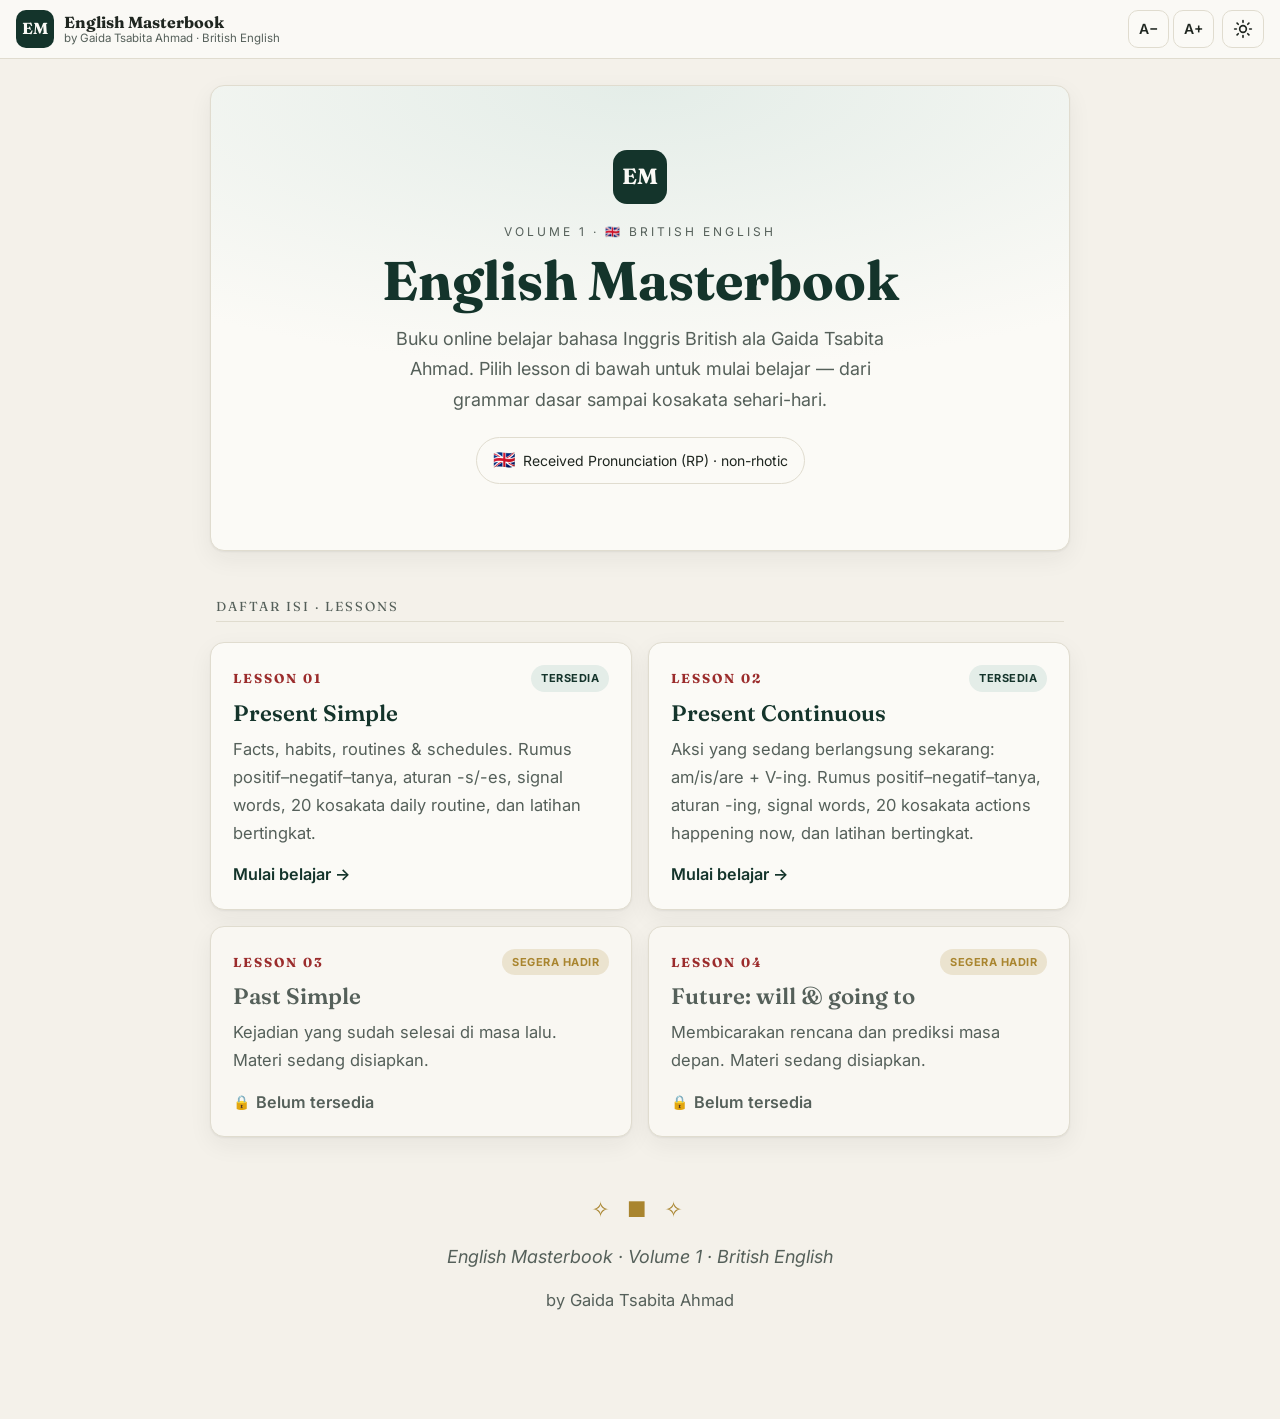
==== commit 320e9007: "update lesson 2" ====
--- a/index.html
+++ b/index.html
@@ -69,15 +69,15 @@
           <span class="lesson-cta">Mulai belajar →</span>
         </a>
 
-        <!-- Lesson 02 — coming soon -->
-        <a class="lesson-card is-locked" href="lesson-02.html" aria-disabled="true" tabindex="-1">
+        <!-- Lesson 02 — ready -->
+        <a class="lesson-card" href="lesson-02.html">
           <div class="lesson-card-top">
             <span class="lesson-no">Lesson 02</span>
-            <span class="lesson-status soon">Segera hadir</span>
+            <span class="lesson-status ready">Tersedia</span>
           </div>
           <h2 class="lesson-name">Present Continuous</h2>
-          <p class="lesson-desc">Aksi yang sedang berlangsung sekarang. Materi sedang disiapkan.</p>
-          <span class="lesson-cta"><span class="lock-icon" aria-hidden="true">🔒</span> Belum tersedia</span>
+          <p class="lesson-desc">Aksi yang sedang berlangsung sekarang: am/is/are + V-ing. Rumus positif–negatif–tanya, aturan -ing, signal words, 20 kosakata actions happening now, dan latihan bertingkat.</p>
+          <span class="lesson-cta">Mulai belajar →</span>
         </a>
 
         <!-- Lesson 03 — coming soon -->
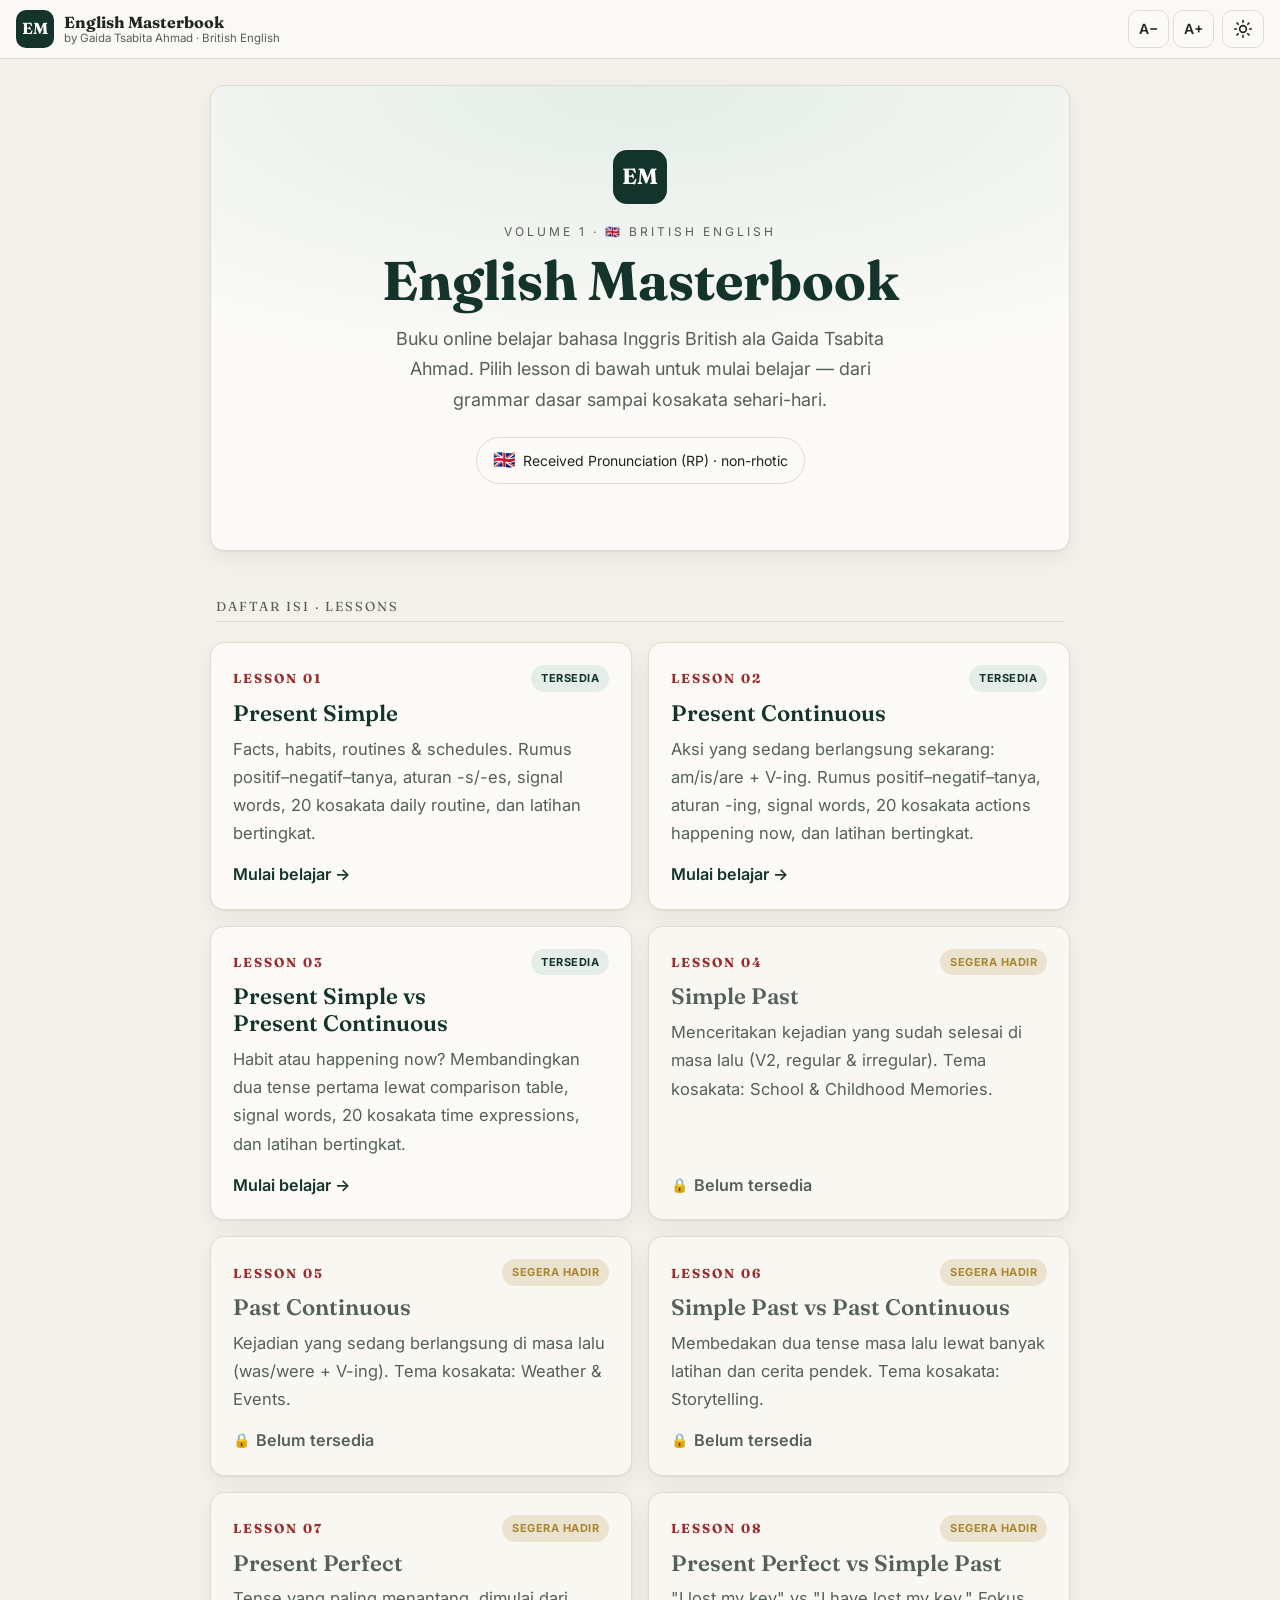
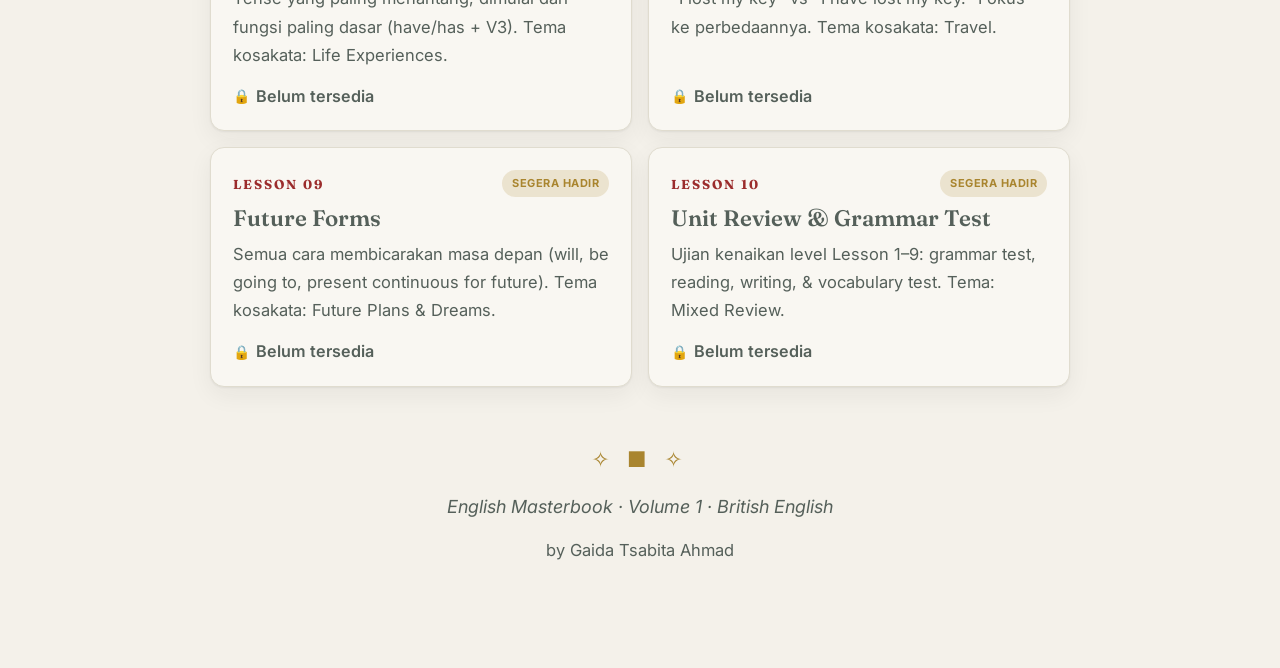
==== commit c1665d1b: "update vol.1" ====
--- a/index.html
+++ b/index.html
@@ -80,15 +80,15 @@
           <span class="lesson-cta">Mulai belajar →</span>
         </a>
 
-        <!-- Lesson 03 — coming soon -->
-        <a class="lesson-card is-locked" href="lesson-03.html" aria-disabled="true" tabindex="-1">
+        <!-- Lesson 03 — ready -->
+        <a class="lesson-card" href="lesson-03.html">
           <div class="lesson-card-top">
             <span class="lesson-no">Lesson 03</span>
-            <span class="lesson-status soon">Segera hadir</span>
+            <span class="lesson-status ready">Tersedia</span>
           </div>
-          <h2 class="lesson-name">Past Simple</h2>
-          <p class="lesson-desc">Kejadian yang sudah selesai di masa lalu. Materi sedang disiapkan.</p>
-          <span class="lesson-cta"><span class="lock-icon" aria-hidden="true">🔒</span> Belum tersedia</span>
+          <h2 class="lesson-name">Present Simple vs Present Continuous</h2>
+          <p class="lesson-desc">Habit atau happening now? Membandingkan dua tense pertama lewat comparison table, signal words, 20 kosakata time expressions, dan latihan bertingkat.</p>
+          <span class="lesson-cta">Mulai belajar →</span>
         </a>
 
         <!-- Lesson 04 — coming soon -->
@@ -97,8 +97,74 @@
             <span class="lesson-no">Lesson 04</span>
             <span class="lesson-status soon">Segera hadir</span>
           </div>
-          <h2 class="lesson-name">Future: will &amp; going to</h2>
-          <p class="lesson-desc">Membicarakan rencana dan prediksi masa depan. Materi sedang disiapkan.</p>
+          <h2 class="lesson-name">Simple Past</h2>
+          <p class="lesson-desc">Menceritakan kejadian yang sudah selesai di masa lalu (V2, regular &amp; irregular). Tema kosakata: School &amp; Childhood Memories.</p>
+          <span class="lesson-cta"><span class="lock-icon" aria-hidden="true">🔒</span> Belum tersedia</span>
+        </a>
+
+        <!-- Lesson 05 — coming soon -->
+        <a class="lesson-card is-locked" href="lesson-05.html" aria-disabled="true" tabindex="-1">
+          <div class="lesson-card-top">
+            <span class="lesson-no">Lesson 05</span>
+            <span class="lesson-status soon">Segera hadir</span>
+          </div>
+          <h2 class="lesson-name">Past Continuous</h2>
+          <p class="lesson-desc">Kejadian yang sedang berlangsung di masa lalu (was/were + V-ing). Tema kosakata: Weather &amp; Events.</p>
+          <span class="lesson-cta"><span class="lock-icon" aria-hidden="true">🔒</span> Belum tersedia</span>
+        </a>
+
+        <!-- Lesson 06 — coming soon -->
+        <a class="lesson-card is-locked" href="lesson-06.html" aria-disabled="true" tabindex="-1">
+          <div class="lesson-card-top">
+            <span class="lesson-no">Lesson 06</span>
+            <span class="lesson-status soon">Segera hadir</span>
+          </div>
+          <h2 class="lesson-name">Simple Past vs Past Continuous</h2>
+          <p class="lesson-desc">Membedakan dua tense masa lalu lewat banyak latihan dan cerita pendek. Tema kosakata: Storytelling.</p>
+          <span class="lesson-cta"><span class="lock-icon" aria-hidden="true">🔒</span> Belum tersedia</span>
+        </a>
+
+        <!-- Lesson 07 — coming soon -->
+        <a class="lesson-card is-locked" href="lesson-07.html" aria-disabled="true" tabindex="-1">
+          <div class="lesson-card-top">
+            <span class="lesson-no">Lesson 07</span>
+            <span class="lesson-status soon">Segera hadir</span>
+          </div>
+          <h2 class="lesson-name">Present Perfect</h2>
+          <p class="lesson-desc">Tense yang paling menantang, dimulai dari fungsi paling dasar (have/has + V3). Tema kosakata: Life Experiences.</p>
+          <span class="lesson-cta"><span class="lock-icon" aria-hidden="true">🔒</span> Belum tersedia</span>
+        </a>
+
+        <!-- Lesson 08 — coming soon -->
+        <a class="lesson-card is-locked" href="lesson-08.html" aria-disabled="true" tabindex="-1">
+          <div class="lesson-card-top">
+            <span class="lesson-no">Lesson 08</span>
+            <span class="lesson-status soon">Segera hadir</span>
+          </div>
+          <h2 class="lesson-name">Present Perfect vs Simple Past</h2>
+          <p class="lesson-desc">"I lost my key" vs "I have lost my key." Fokus ke perbedaannya. Tema kosakata: Travel.</p>
+          <span class="lesson-cta"><span class="lock-icon" aria-hidden="true">🔒</span> Belum tersedia</span>
+        </a>
+
+        <!-- Lesson 09 — coming soon -->
+        <a class="lesson-card is-locked" href="lesson-09.html" aria-disabled="true" tabindex="-1">
+          <div class="lesson-card-top">
+            <span class="lesson-no">Lesson 09</span>
+            <span class="lesson-status soon">Segera hadir</span>
+          </div>
+          <h2 class="lesson-name">Future Forms</h2>
+          <p class="lesson-desc">Semua cara membicarakan masa depan (will, be going to, present continuous for future). Tema kosakata: Future Plans &amp; Dreams.</p>
+          <span class="lesson-cta"><span class="lock-icon" aria-hidden="true">🔒</span> Belum tersedia</span>
+        </a>
+
+        <!-- Lesson 10 — coming soon -->
+        <a class="lesson-card is-locked" href="lesson-10.html" aria-disabled="true" tabindex="-1">
+          <div class="lesson-card-top">
+            <span class="lesson-no">Lesson 10</span>
+            <span class="lesson-status soon">Segera hadir</span>
+          </div>
+          <h2 class="lesson-name">Unit Review &amp; Grammar Test</h2>
+          <p class="lesson-desc">Ujian kenaikan level Lesson 1–9: grammar test, reading, writing, &amp; vocabulary test. Tema: Mixed Review.</p>
           <span class="lesson-cta"><span class="lock-icon" aria-hidden="true">🔒</span> Belum tersedia</span>
         </a>
       </div>
--- a/style.css
+++ b/style.css
@@ -1319,6 +1319,50 @@
   gap: 10px;
 }
 
+/* ---------- Cover meta (difficulty / time) ---------- */
+.cover-meta {
+  display: flex;
+  flex-wrap: wrap;
+  justify-content: center;
+  gap: 10px;
+  margin-top: 20px;
+}
+.cover-meta-item {
+  font-size: 13px;
+  color: var(--ink-soft);
+  border: 1px solid var(--line);
+  border-radius: 99px;
+  padding: 6px 14px;
+}
+
+/* ---------- Lesson checklist ---------- */
+.task-list {
+  list-style: none;
+  padding: 0;
+  margin: 8px 0 0;
+}
+.task-list li {
+  margin-bottom: 10px;
+}
+.task-list label {
+  display: flex;
+  align-items: center;
+  gap: 10px;
+  cursor: pointer;
+  font-size: 0.95em;
+}
+.task-list input[type='checkbox'] {
+  width: 18px;
+  height: 18px;
+  flex: none;
+  accent-color: var(--primary);
+  cursor: pointer;
+}
+.task-list label:has(input:checked) {
+  color: var(--ink-soft);
+  text-decoration: line-through;
+}
+
 /* ---------- Responsive ---------- */
 @media (max-width: 900px) {
   .layout {
